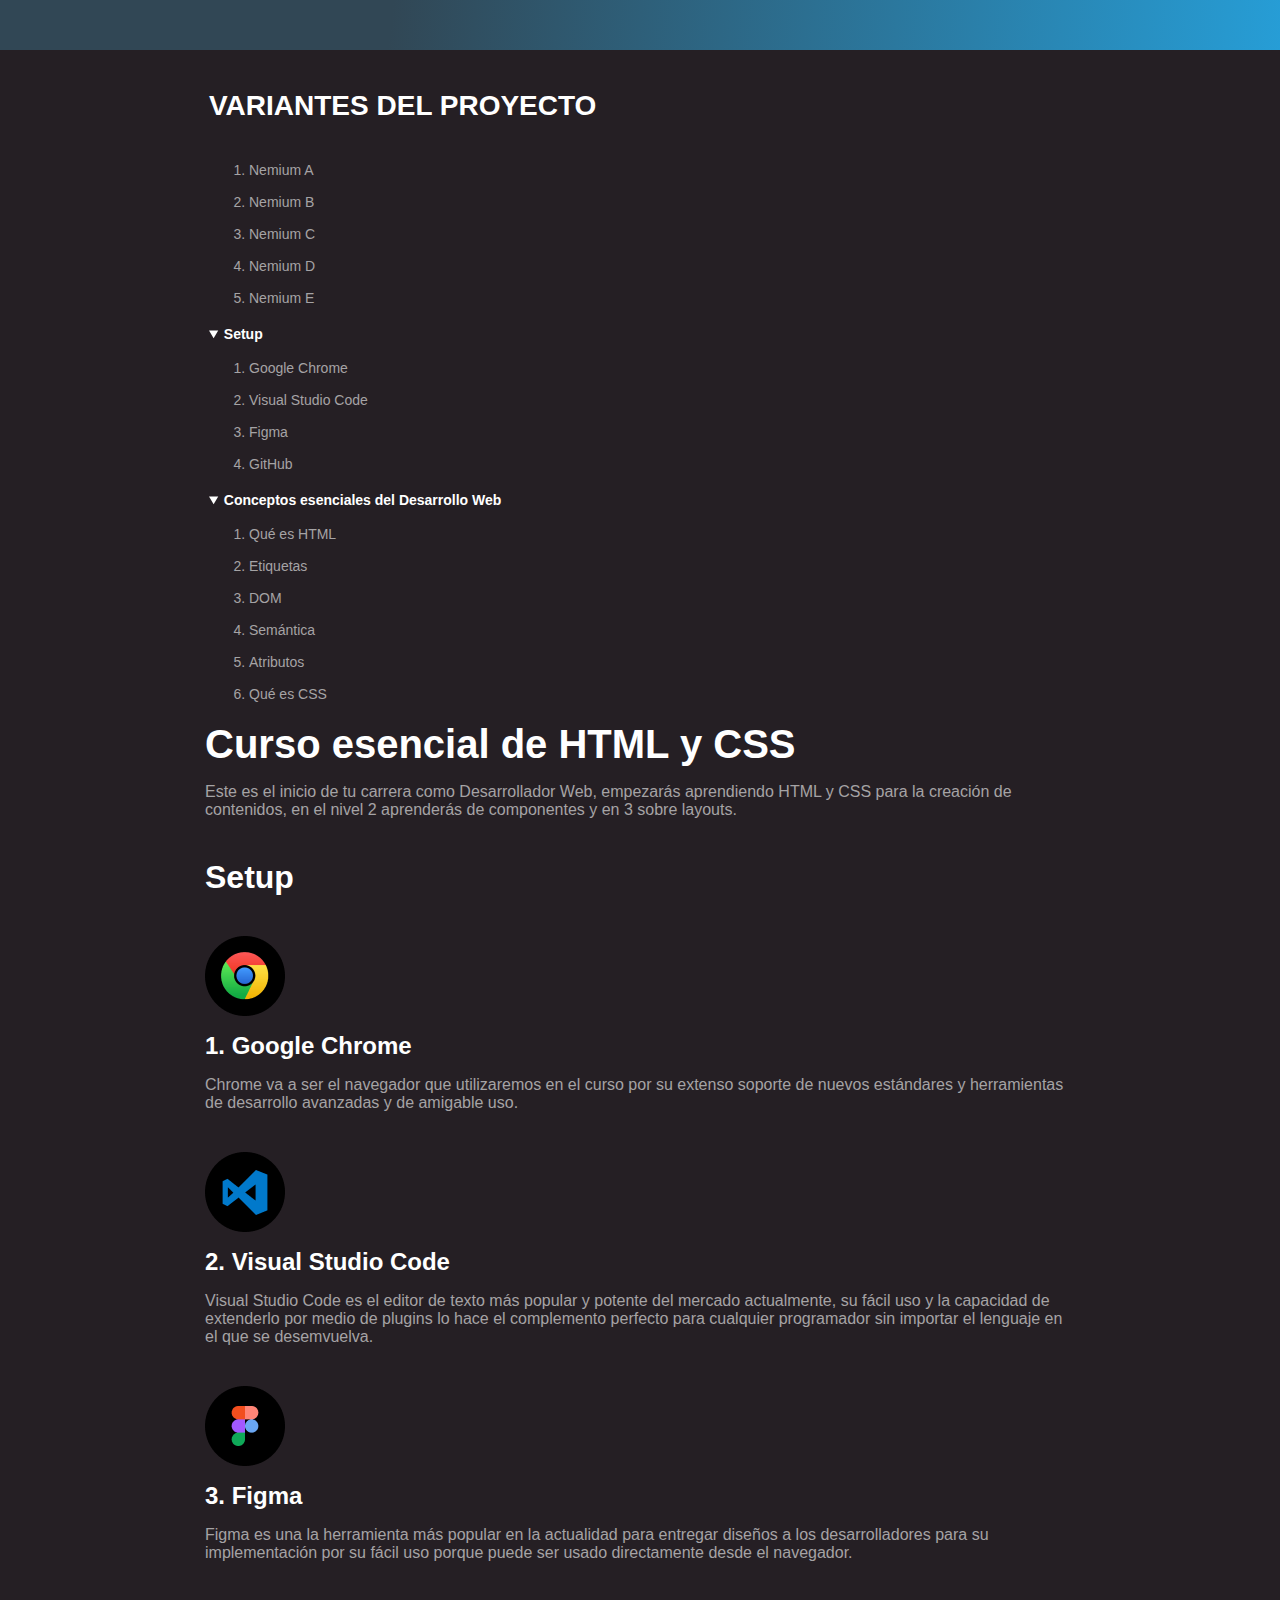
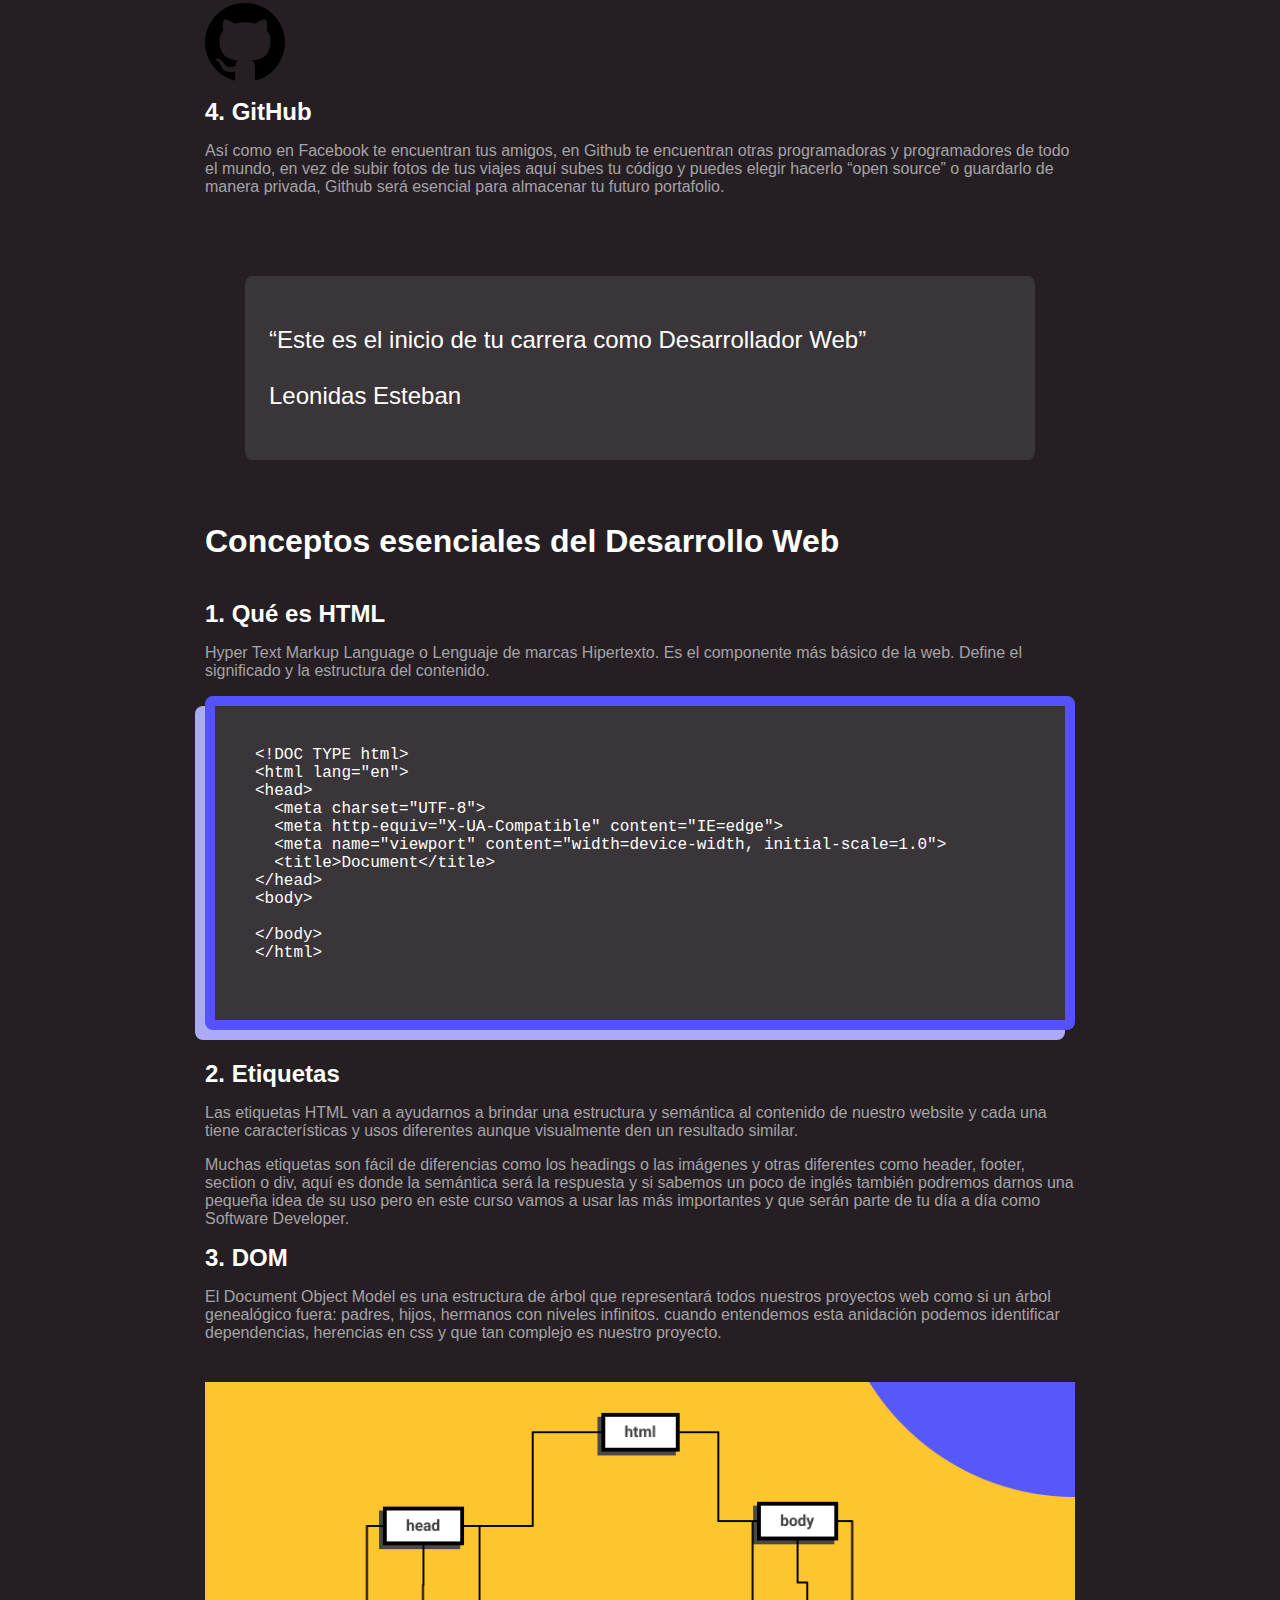
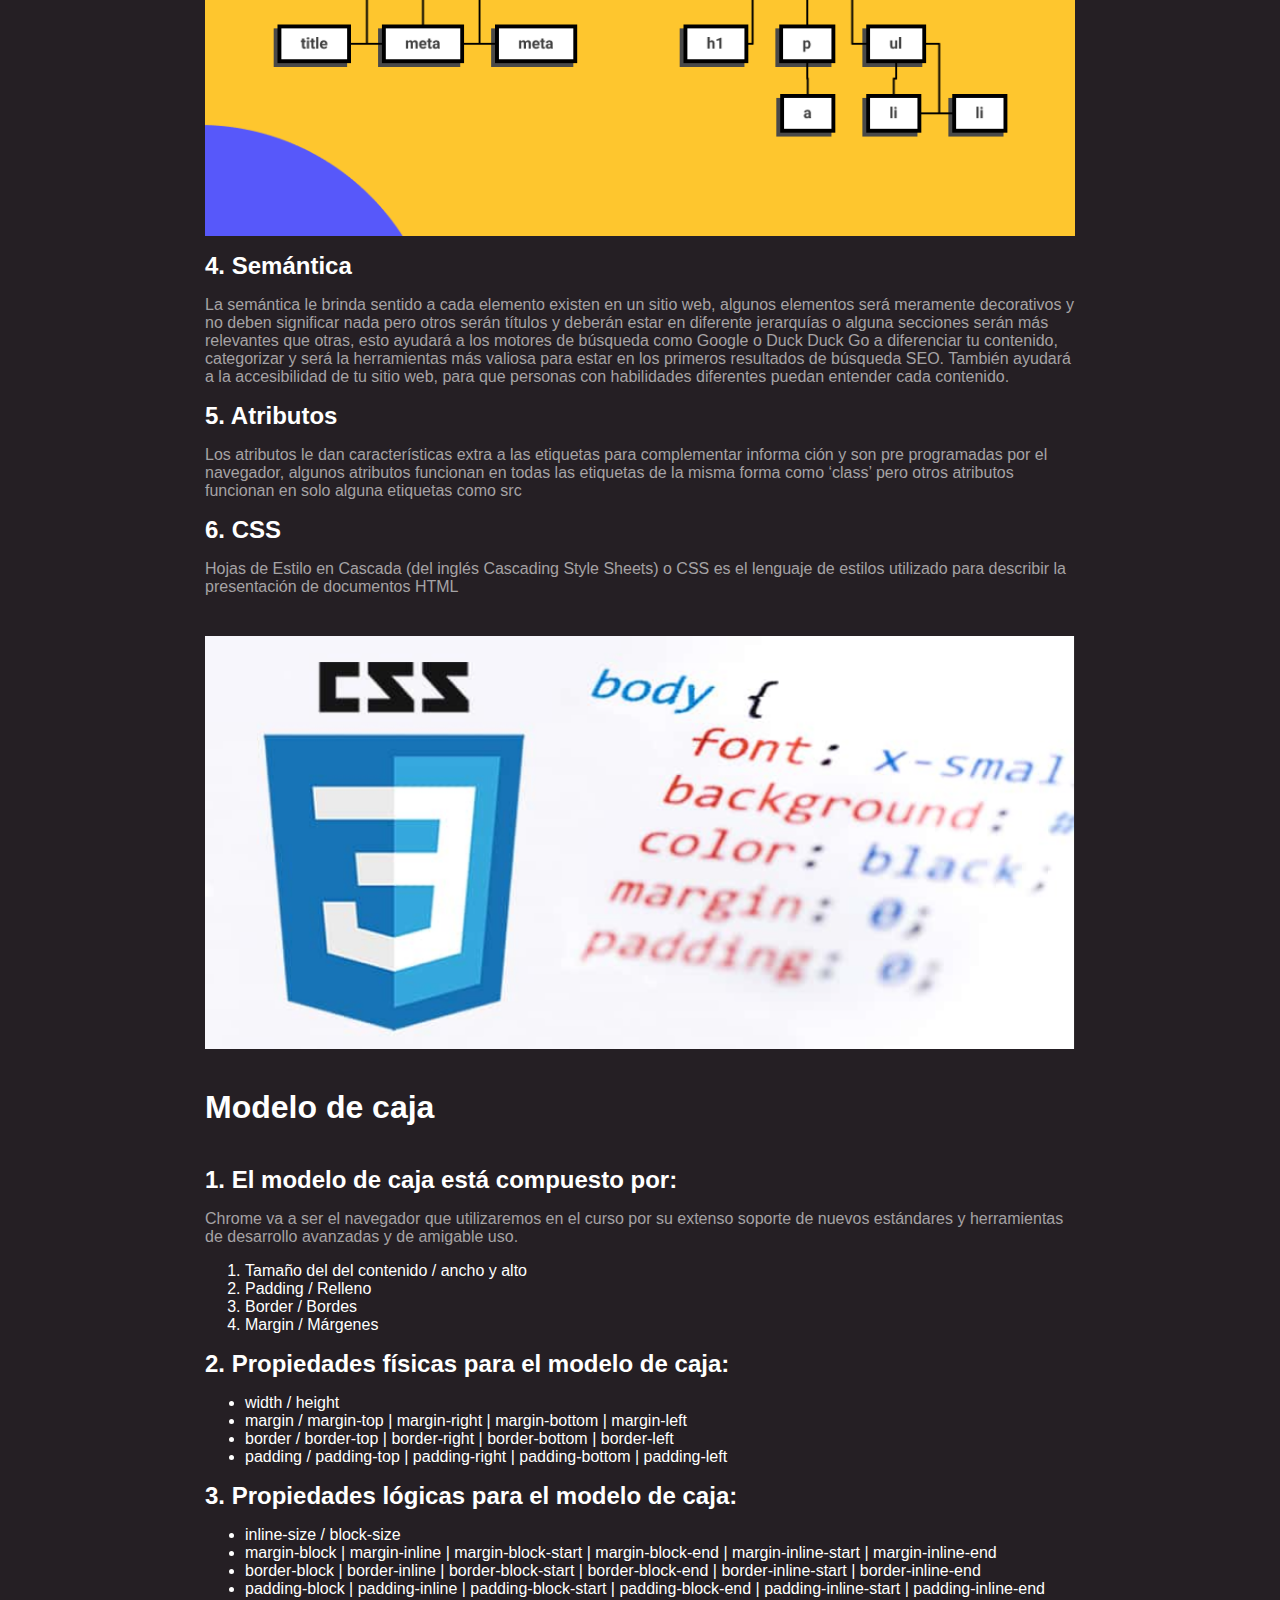
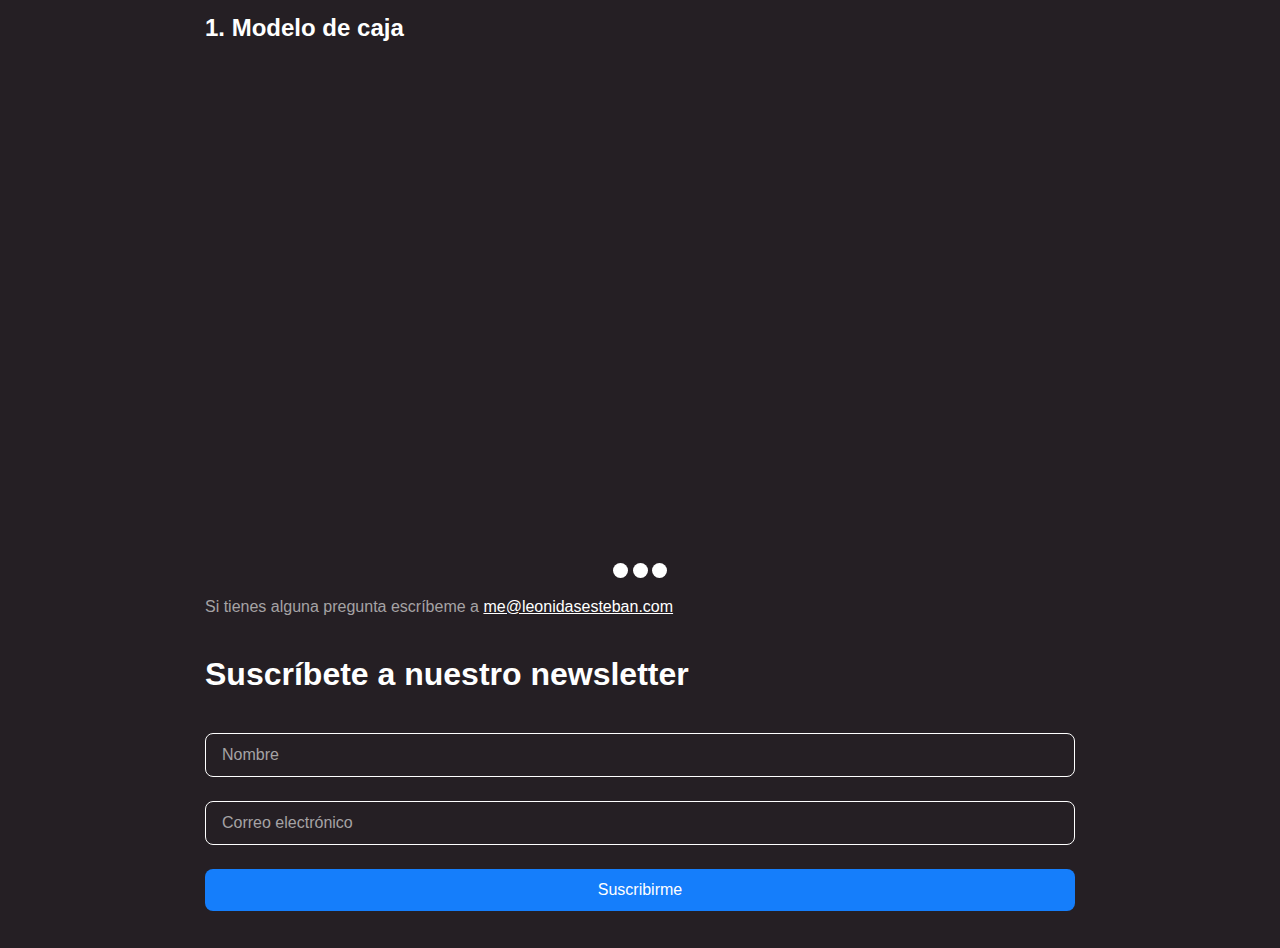
==== nemium-b.html @ 4e9743eb "Agregar menu variante y estilos a Nemium A" ====
<!DOCTYPE html>
<html lang="es">
  <head>
    <meta charset="UTF-8">
    <meta http-equiv="X-UA-Compatible" content="IE=edge">
    <meta name="viewport" content="width=device-width, initial-scale=1.0">
    <link rel="stylesheet" href="./css/styles-logical.css">
<!--     <link rel="preconnect" href="https://fonts.googleapis.com">
    <link rel="preconnect" href="https://fonts.gstatic.com" crossorigin>
    <link href="https://fonts.googleapis.com/css2?family=Roboto:ital,wght@0,400;0,700;1,400;1,700&display=swap" rel="stylesheet"> -->
    <link rel="preconnect" href="https://fonts.googleapis.com">
    <link rel="preconnect" href="https://fonts.gstatic.com" crossorigin>
    <link href="https://fonts.googleapis.com/css2?family=Nunito:ital,wght@0,400;0,600;0,700;1,400;1,700&display=swap" rel="stylesheet">
    
    <title>El Blog de Pau</title>
    <meta property="og:title" content="Curso de html y css" />
    <meta property="og:type" content="website" />
    <meta property="og:description" content="Todo lo que necesitas saber en tu día a día como Frontend" />
    <meta property="og:url" content="https://paul1n4.github.io/curso-html-css/" />
    <meta property="og:image" content="https://paul1n4.github.io/curso-html-css/images/dom.png" /> 

    <link rel="apple-touch-icon" sizes="57x57" href="./favicon/apple-icon-57x57.png">
    <link rel="apple-touch-icon" sizes="60x60" href="./favicon/apple-icon-60x60.png">
    <link rel="apple-touch-icon" sizes="72x72" href="./favicon/apple-icon-72x72.png">
    <link rel="apple-touch-icon" sizes="76x76" href="./favicon/apple-icon-76x76.png">
    <link rel="apple-touch-icon" sizes="114x114" href="./favicon/apple-icon-114x114.png">
    <link rel="apple-touch-icon" sizes="120x120" href="./favicon/apple-icon-120x120.png">
    <link rel="apple-touch-icon" sizes="144x144" href="./favicon/apple-icon-144x144.png">
    <link rel="apple-touch-icon" sizes="152x152" href="./favicon/apple-icon-152x152.png">
    <link rel="apple-touch-icon" sizes="180x180" href="./favicon/apple-icon-180x180.png">
    <link rel="icon" type="image/png" sizes="192x192"  href="./favicon/android-icon-192x192.png">
    <link rel="icon" type="image/png" sizes="32x32" href="./favicon/favicon-32x32.png">
    <link rel="icon" type="image/png" sizes="96x96" href="./favicon/favicon-96x96.png">
    <link rel="icon" type="image/png" sizes="16x16" href="./favicon/favicon-16x16.png">
    <link rel="manifest" href="./favicon/manifest.json">
    <meta name="msapplication-TileColor" content="#ffffff">
    <meta name="msapplication-TileImage" content="/ms-icon-144x144.png">
    <meta name="theme-color" content="#ffffff">
  </head>
  <body>
    <div class="hero"></div>
    <div class="header">
      <div class="wrapper">
        <div class="header-content">
          <header>
            <nav>
              <h2>VARIANTES DEL PROYECTO</h2>
              <ol>
                <li><a href="./index.html">Nemium A</a></li>
                <li><a href="./nemium-b.html">Nemium B</a></li>
                <li><a href="./nemium-c.html">Nemium C</a></li>
                <li><a href="./nemium-d.html">Nemium D</a></li>
                <li><a href="./nemium-e.html">Nemium E</a></li>
              </ol>
            </nav>
            <nav>
              <details open>
                <summary> 
                  Setup
                </summary>
                <ol> 
                  <li>
                    <a href="#google-chrome">Google Chrome</a>
                  </li>
                  <li>
                    <a href="#vsc">Visual Studio Code</a>
                  </li>
                  <li>
                    <a href="#figma">Figma</a>
                  </li>
                  <li>
                    <a href="#github">GitHub</a>
                  </li>
                </ol>
              </details>
      
              <details open>
                <summary>Conceptos esenciales del Desarrollo Web</summary>
                <ol>
                  <li><a href="#html">Qué es HTML</a></li>
                  <li><a href="#etiquetas">Etiquetas</a></li>
                  <li><a href="#dom">DOM</a></li>
                  <li><a href="#semantica">Semántica</a></li>
                  <li><a href="#atributos">Atributos</a></li>
                  <li><a href="#css">Qué es CSS</a></li>
              </details>
            </nav>
          </header>
        </div>
      </div>
    </div>
    <main class="main">
      <div class="wrapper">
         <div class="main-content">
          <h1>Curso esencial de HTML y CSS</h1>
          <p>Este es el inicio de tu carrera como Desarrollador Web, empezarás aprendiendo HTML y CSS para la creación de contenidos, en el nivel 2 aprenderás de componentes y en 3 sobre layouts.</p>
          <hr>
          <section class="section-content">
            <h2>
              Setup
            </h2>
        
            <img src="./images/google-chrome.png " alt="Logo de Google Chrome" title="Logo de Google Chrome"> 
            <h3 id="google-chrome">Google Chrome</h3>
            <p>
              Chrome va a ser el navegador que utilizaremos en el curso por su extenso soporte de nuevos estándares y herramientas de desarrollo avanzadas y de amigable uso.
            </p>
        
            <img src="./images/visual-studio-code.png" alt="Logo del editor de código Visual Studio Code" title=""> 
            <h3 id="vsc">Visual Studio Code</h3>
            <p>Visual Studio Code es el editor de texto más popular y potente del mercado actualmente, su fácil uso y la capacidad de extenderlo por medio de plugins lo hace el complemento perfecto para cualquier programador sin importar el lenguaje en el que se desemvuelva.</p>
        
            <img src="./images/figma.png" alt="Logo de Figma" title="Logo de Figma"> 
            <h3 id="figma">Figma</h3>
            <p>Figma es una la herramienta más popular en la actualidad para entregar diseños a los desarrolladores para su implementación por su fácil uso porque puede ser usado directamente desde el navegador.</p>
        
            <img src="./images/github.png " alt="Logo de GitHub" title="Logo de GitHub"> 
            <h3 id="github">GitHub</h3>
            <p>Así como en Facebook te encuentran tus amigos, en Github te encuentran otras programadoras y programadores de todo el mundo, en vez de subir fotos de tus viajes aquí subes tu código y puedes elegir hacerlo “open source” o guardarlo de manera privada, Github será esencial para almacenar tu futuro portafolio.</p>
            <blockquote>
              <p>
                “Este es el inicio de tu carrera como Desarrollador Web”
              </p>
              <p>
                <span>
                  Leonidas Esteban
                </span>
              </p>
            </blockquote>
          </section>
          <hr>
          <section class="section-content">
            <h2>Conceptos esenciales del Desarrollo Web</h2>
            <h3 id="html">Qué es HTML</h3>
            <p>Hyper Text Markup Language o Lenguaje de marcas Hipertexto. Es el componente más básico de la web. Define el significado y la estructura del contenido.</p>
            <pre>
&lt;!DOC TYPE html&gt;
&lt;html lang=&quot;en&quot;&gt;
&lt;head&gt;
  &lt;meta charset=&quot;UTF-8&quot;&gt;
  &lt;meta http-equiv=&quot;X-UA-Compatible&quot; content=&quot;IE=edge&quot;&gt;
  &lt;meta name=&quot;viewport&quot; content=&quot;width=device-width, initial-scale=1.0&quot;&gt;
  &lt;title&gt;Document&lt;/title&gt;
&lt;/head&gt;
&lt;body&gt;

&lt;/body&gt;
&lt;/html&gt;
            </pre>
            
        
            <h3 id="etiquetas">Etiquetas</h3>
            <p>Las etiquetas HTML van a ayudarnos a brindar una estructura y semántica al contenido de nuestro website y cada una tiene características y usos diferentes aunque visualmente den un resultado similar.</p>
            <p>Muchas etiquetas son fácil de diferencias como los headings o las imágenes y otras diferentes como header, footer, section o div, aquí es donde la semántica será la respuesta y si sabemos un poco de inglés también podremos darnos una pequeña idea de su uso pero en este curso vamos a usar las más importantes y que serán parte de tu día a día como Software Developer. </p>
        
            <h3 id="dom">DOM</h3>
            <p>El Document Object Model es una estructura de árbol que representará todos nuestros proyectos web como si un árbol genealógico fuera: padres, hijos, hermanos con niveles infinitos. cuando entendemos esta anidación podemos identificar dependencias, herencias en css y que tan complejo es nuestro proyecto.</p>
            <img src="./images/dom.png" alt="Estructura de árbol que representa al Document Object Model">
        
            <h3 id="semantica">Semántica</h3>
            <p>La semántica le brinda sentido a cada elemento existen en un sitio web, algunos elementos será meramente decorativos y no deben significar nada pero otros serán títulos y deberán estar en diferente jerarquías o alguna secciones serán más relevantes que otras, esto ayudará a los motores de búsqueda como Google o Duck Duck Go a diferenciar tu contenido, categorizar y será la herramientas más valiosa para estar en los primeros resultados de búsqueda SEO. También ayudará a la accesibilidad de tu sitio web, para que personas con habilidades diferentes puedan entender cada contenido.</p>
        
            <h3 id="atributos">Atributos</h3>
            <p>Los atributos le dan características extra a las etiquetas para complementar informa ción y son pre programadas por el navegador, algunos atributos funcionan en todas las etiquetas de la misma forma como ‘class’ pero otros atributos funcionan en solo alguna etiquetas como src</p>
        
            <h3 id="css">CSS</h3>
            <p>Hojas de Estilo en Cascada (del inglés Cascading Style Sheets) o CSS es el lenguaje de estilos utilizado para describir la presentación de documentos HTML</p>
            <img src="./images/css.png" alt="Propiedades de CSS" title="Propiedades de CSS">
          </section>
          <section class="section-content">
            <h2>Modelo de caja</h2>
            <h3>El modelo de caja está compuesto por:</h3>
            <p>Chrome va a ser el navegador que utilizaremos en el curso por su extenso soporte de nuevos estándares y herramientas de desarrollo avanzadas y de amigable uso.</p>
            <ol>
              <li>Tamaño del del contenido / ancho y alto</li>
              <li>Padding / Relleno</li>
              <li>Border / Bordes</li>
              <li>Margin / Márgenes</li>
              
            </ol>
         
            <h3>Propiedades físicas para el modelo de caja: </h3>
            <ul>
              <li>width / height </li>
              <li>margin / margin-top | margin-right | margin-bottom | margin-left</li>
              <li>border / border-top | border-right | border-bottom | border-left</li>
              <li>padding / padding-top | padding-right | padding-bottom | padding-left</li>
            </ul>
        
            <h3>Propiedades lógicas para el modelo de caja:</h3>
            <ul>
              <li>inline-size / block-size</li>
              <li>margin-block | margin-inline | margin-block-start | margin-block-end | margin-inline-start | margin-inline-end</li>
              <li>border-block | border-inline | border-block-start | border-block-end | border-inline-start | border-inline-end</li>
              <li>padding-block | padding-inline | padding-block-start | padding-block-end | padding-inline-start | padding-inline-end</li>
            </ul>
          </section>
          <div class="section-content">
            <h3>Modelo de caja</h3>
            <div class="slider">
              <scroll-container class="slider-container">
                <scroll-page class="slider-slide" id="video-1">
                  <iframe class="video" width="560" height="315" src="https://www.youtube.com/embed/5f5Ig_U2Bpk" title="YouTube video player" frameborder="0" allow="accelerometer; autoplay; clipboard-write; encrypted-media; gyroscope; picture-in-picture" allowfullscreen></iframe>
                </scroll-page>
                <scroll-page class="slider-slide" id="video-2">
                  <iframe class="video" width="560" height="315" src="https://www.youtube.com/embed/5KYhqn2s9XA" title="YouTube video player" frameborder="0" allow="accelerometer; autoplay; clipboard-write; encrypted-media; gyroscope; picture-in-picture" allowfullscreen></iframe>
                </scroll-page>
                <scroll-page class="slider-slide" id="video-3">
                  <iframe class="video" width="560" height="315" src="https://www.youtube.com/embed/5f5Ig_U2Bpk" title="YouTube video player" frameborder="0" allow="accelerometer; autoplay; clipboard-write; encrypted-media; gyroscope; picture-in-picture" allowfullscreen></iframe>
                </scroll-page>
              </scroll-container>
              <div class="slider-bullet-list">
                <a href="#video-1" class="slider-bullet"></a>
                <a href="#video-2" class="slider-bullet"></a> 
                <a href="#video-3" class="slider-bullet"></a> 
              </div>
            </div>
          </div>
          <p>Si tienes alguna pregunta escríbeme a 
            <a href="mailto:me@leonidasesteban.com">me@leonidasesteban.com</a>
          </p>
          <div class="section-content">
            <h2>Suscríbete a nuestro newsletter</h2>
            <form action="#" class="form">
              <input type="text" required placeholder="Nombre">
              <input type="email" required placeholder="Correo electrónico">
              <input type="submit" value="Suscribirme">
            </form>
          </div>
        </div>
      </div>
    </main>

<!--     <script> 
      const $detailsList = document.querySelectorAll('details')
      $detailsList.forEach(($details) => {
         $details.querySelector('summary').addEventListener('click', expand)
      })

      function expand () {
        $detailsList.forEach(($details) => {
         $details.removeAttribute('open')
      })
      } 
    </script> -->
  </body>
</html>
---- css/styles-logical.css ----
@font-face {
  font-family: charter;
  src: url('../fonts/charter-regular.otf');
  font-style: normal;
  font-weight: 400;
}
@font-face {
  font-family: charter;
  src: url('../fonts/charter-italic.otf ');
  font-style: italic;
  font-weight: 400;
}
@font-face{
  font-family: charter;
  src: url('../fonts/charter-bold.otf ');
  font-style: normal;
  font-weight: bold;
}
@font-face {
  font-family: charter;
  src: url('../fonts/charter-bold-italic.otf');
  font-style: italic;
  font-weight: bold ;
}

:root {
  font-size: 16px;
  --white30: white;
  --white20: #A5A3A5;
  --white10: #3A3539;
}

html {
  scroll-behavior: smooth;
}

body {
  color: var(--white30);
  font-family: 'Nunito ', sans-serif;
  background: #251F24;
  margin: 0;
  /* font-family: 'charter'; */
}

a {
color: var(--white30);
}

/* .header {
} */

.header-content {
  padding-inline: 20px;
}

header {
  margin-block-start: 20px;
  font-size: 14px ;  
  color: var(--white);
}

header li {
  color: var(--white20);
  margin-block-end: 16px;
  /* margin-bottom: 16px; */

}

header a {
  color: var(--white20);
  text-decoration: none;
}

header a:hover {
  color: var(--white30);
}

nav details summary {
  font-weight: bold;
  line-height: 24px;
}

h1 {
  font-size: 40px;
  margin-block-start: 20px;
  margin-block-end:  16px;
}

h2 {
  font-size: 2em;
  margin-block: 40px;
  font-weight: bold;
}

h3 {
  font-size: 1.5em;
  font-weight: 600;
  margin-block: 16px;
}

hr {
  margin-block: 40px;
  border-color: rgba(97, 97, 97, 0.2);
}

pre {
  background: var(--white10);
  padding: 40px;
  overflow: auto;
  border-radius: 8px;
  border: 10px solid #5551FF;
  box-shadow: -10px 10px 0 0 #ABAAF6;
  margin-block-end: 30px;
}

p {
   color: var(--white20);
}

.hero {
  background: linear-gradient(96.07deg, #314755 30.63%, #26A0DA 102.18%); 
  block-size: 50px; /* Propiedad lógica */
  /* height: 350px; Propiedad física*/
}


/* .debug {
  box-shadow: inset 0 0 0 1px red;
  outline: 1px solid red;
  background: red;
  border: 1px solid red !important;
  box-sizing: border-box;
} */

/* ::selection {
  background: blueviolet;
} */

.section-content img {
  margin-block-start: 40px;
  display: block;
  /* max-width: 100%; propiedad física*/
  max-inline-size: 100%;
}

.section-content {
  counter-reset: titleList;
}

.section-content h3 {
  counter-increment: titleList;
}

.section-content h3::before {
  content: counter(titleList, decimal) '. ';
}

/* .section-content h3::after {
  content: '';
  width: 80px;
  height: 4px;
  background: var(--white30);
  display: inline-block;
}
 */
blockquote {
  margin-block-start: 80px;
  margin-block-end: 63px;
  background-color: var(--white10);
  border-radius: 8px;
  line-height: 32px;
  font-size: 24px ;
  padding: 24px;
}

blockquote p {
  color: var(--white30 );
}

.main hr {
  display: none;
}

.wrapper {
  max-inline-size: 902px;
  margin: auto;
}

.main-content {
  padding-inline: 16px;
}

/* .slider {
} */

.slider-container {
  display: block;
  overflow: auto;
  scroll-behavior: smooth;
  white-space: nowrap;
  font-size: 0;
  overflow-x: hidden;
}

.video {
  margin: 0;
  display: inline-block;
  width: 100%;
  height: auto;
  aspect-ratio: 16/9; 
}

.slider-bullet-list {
   text-align: center;
   margin-block-start: 15px;
}

.slider-bullet {
  display: inline-block;
  inline-size: 15px;
  block-size: 15px;
  background: white;
  border-radius: 50%;
}

.form input {
  width: 100%;
  border: 1px solid var(--white30);
  background: #251F24;
  box-sizing: border-box;
  border-radius: 8px;
  padding-inline: 16px;
  padding-block: 12px;
  color: var(--white30);
  font-size: 16px;
  display: block;
  margin-block-end: 24px;
}

.form input[type="submit"] {
  background: #157EFB;
  border: none;
}

.form input::-webkit-input-placeholder{
  color: var(--white20);
}

@media screen and (min-width: 1366px) {
  .hero {
    block-size: 350px; /* Propiedad lógica */
  }

  .header {
    position: sticky;
    inset-block-start: -45px;
  }
  
  .header-content {
    position: relative;
    inset-block-start: 65px;
    padding-inline: 0;
  }
  
  header {
    position: absolute;
    inset-block-start: 0;
    inset-inline-start: -208px;
    inline-size: 188px ;
  }

  h1 {
    font-size: 60px;
    margin-block-start: 64px;
  } 
}
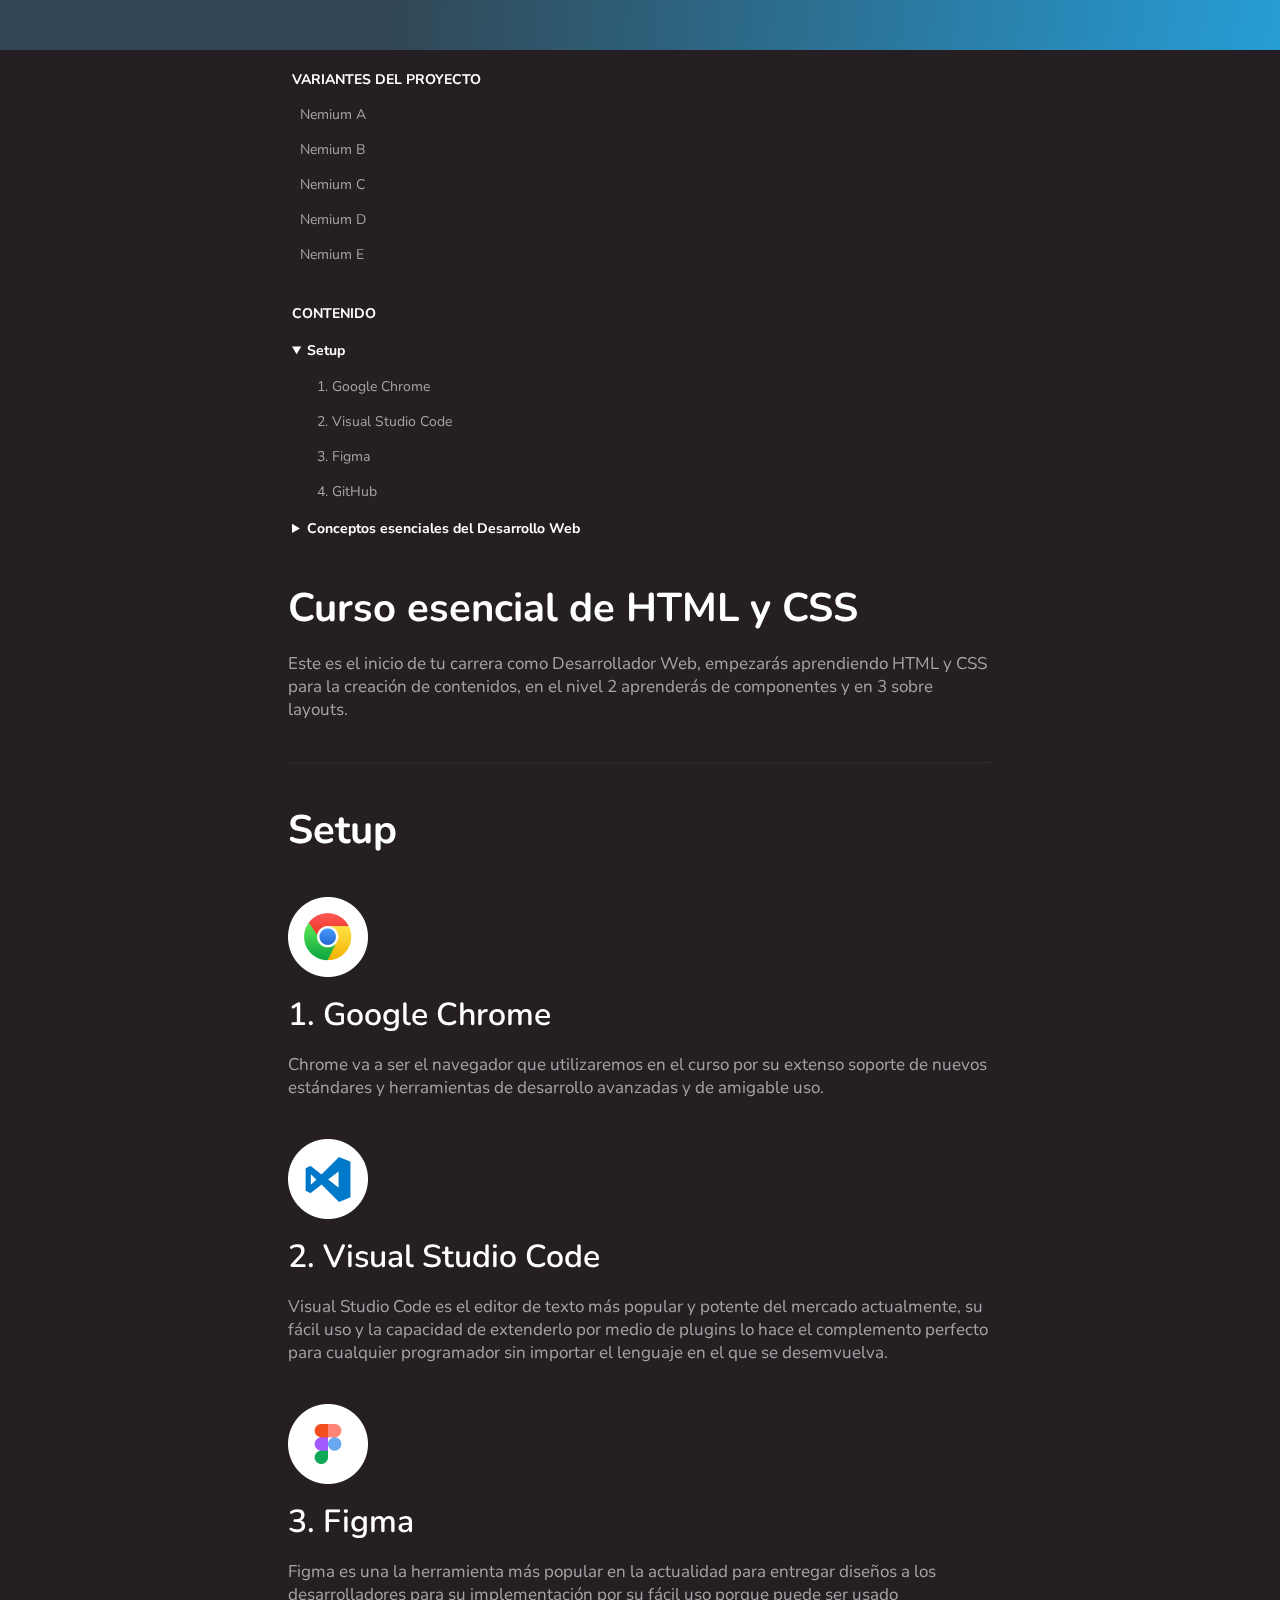
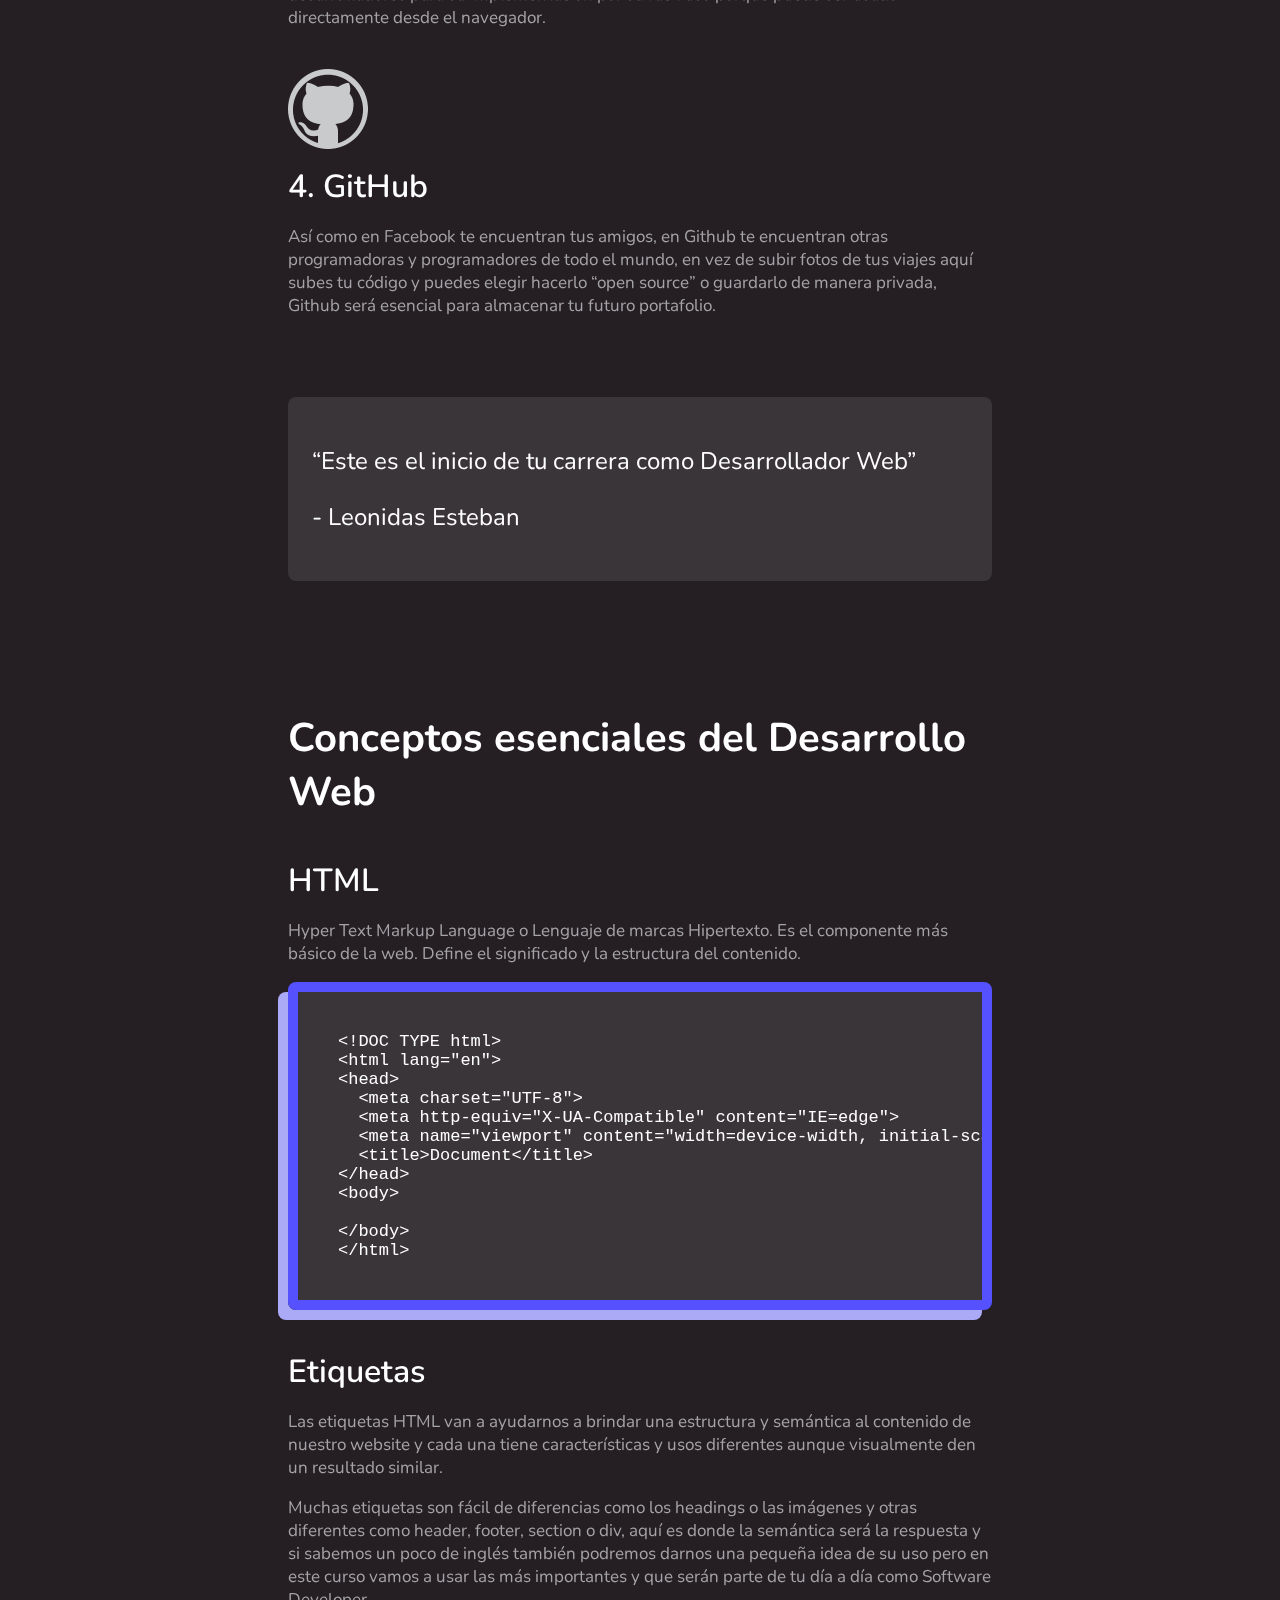
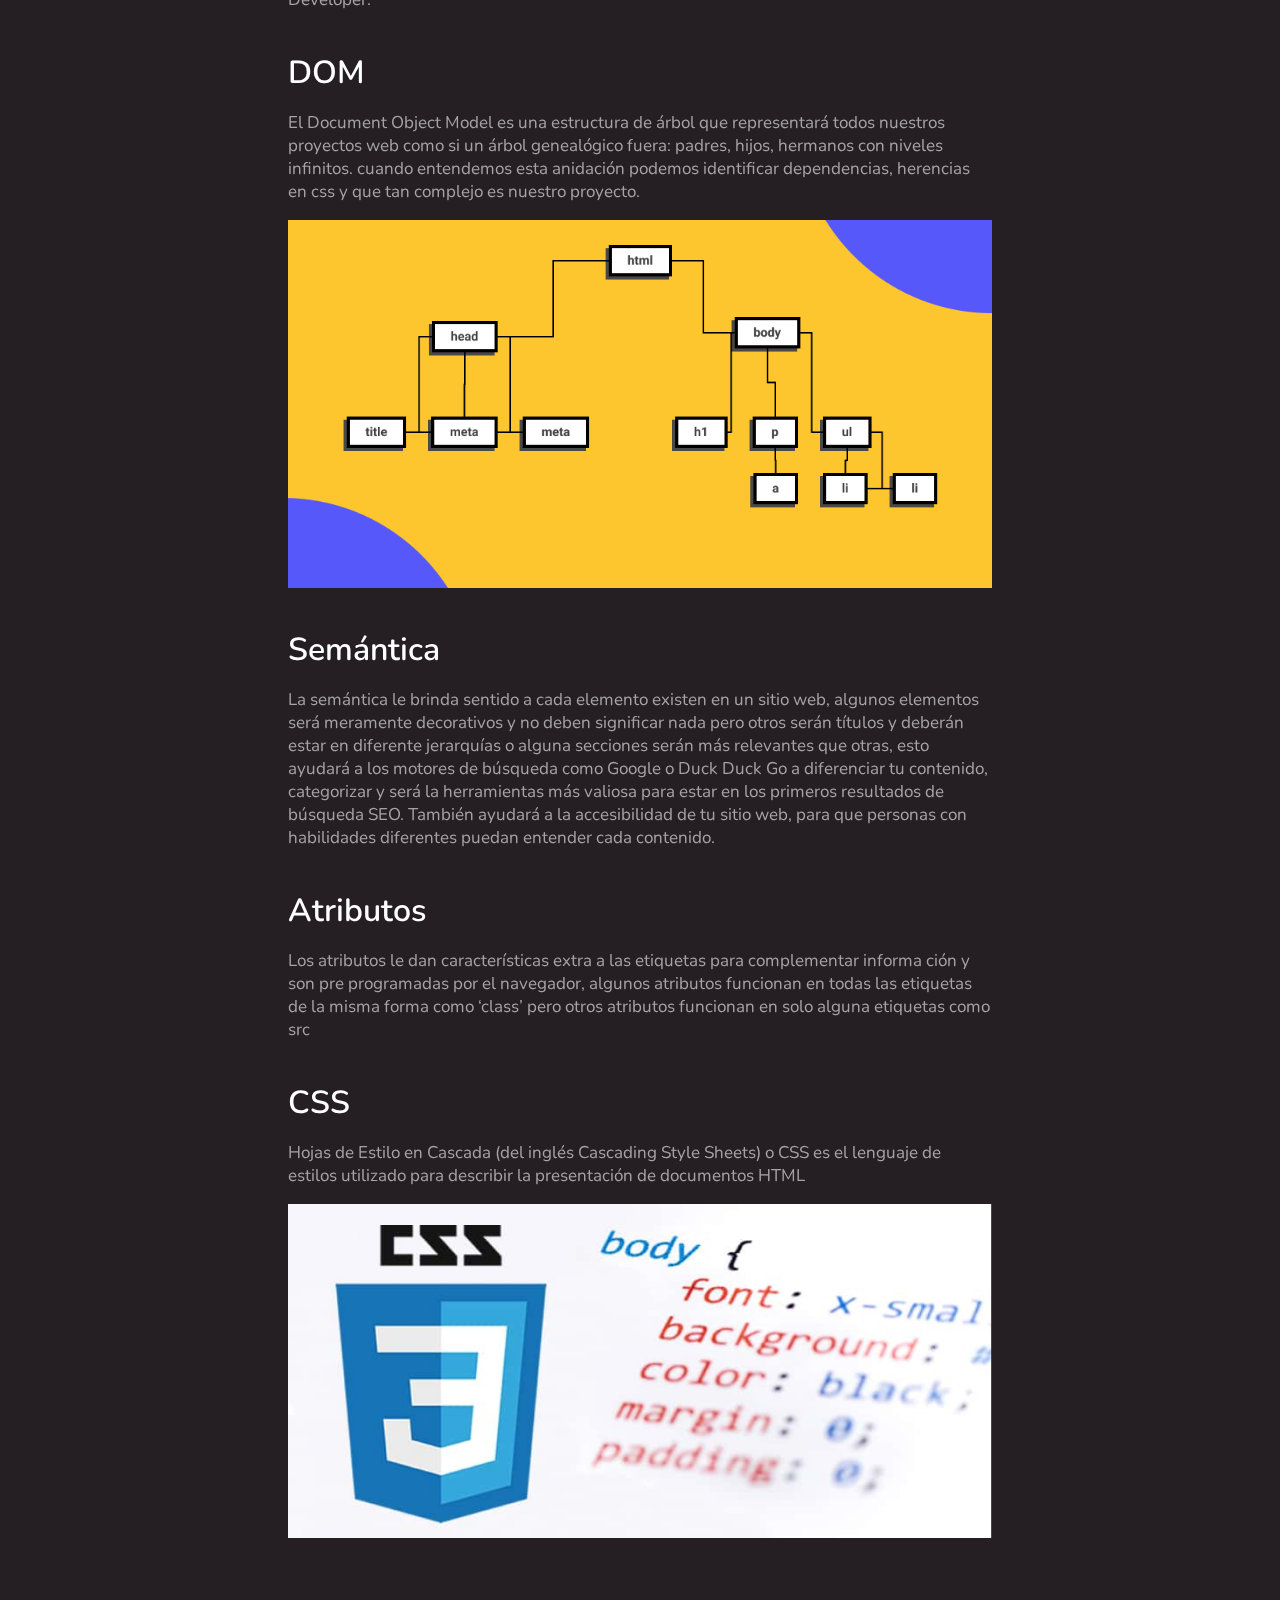
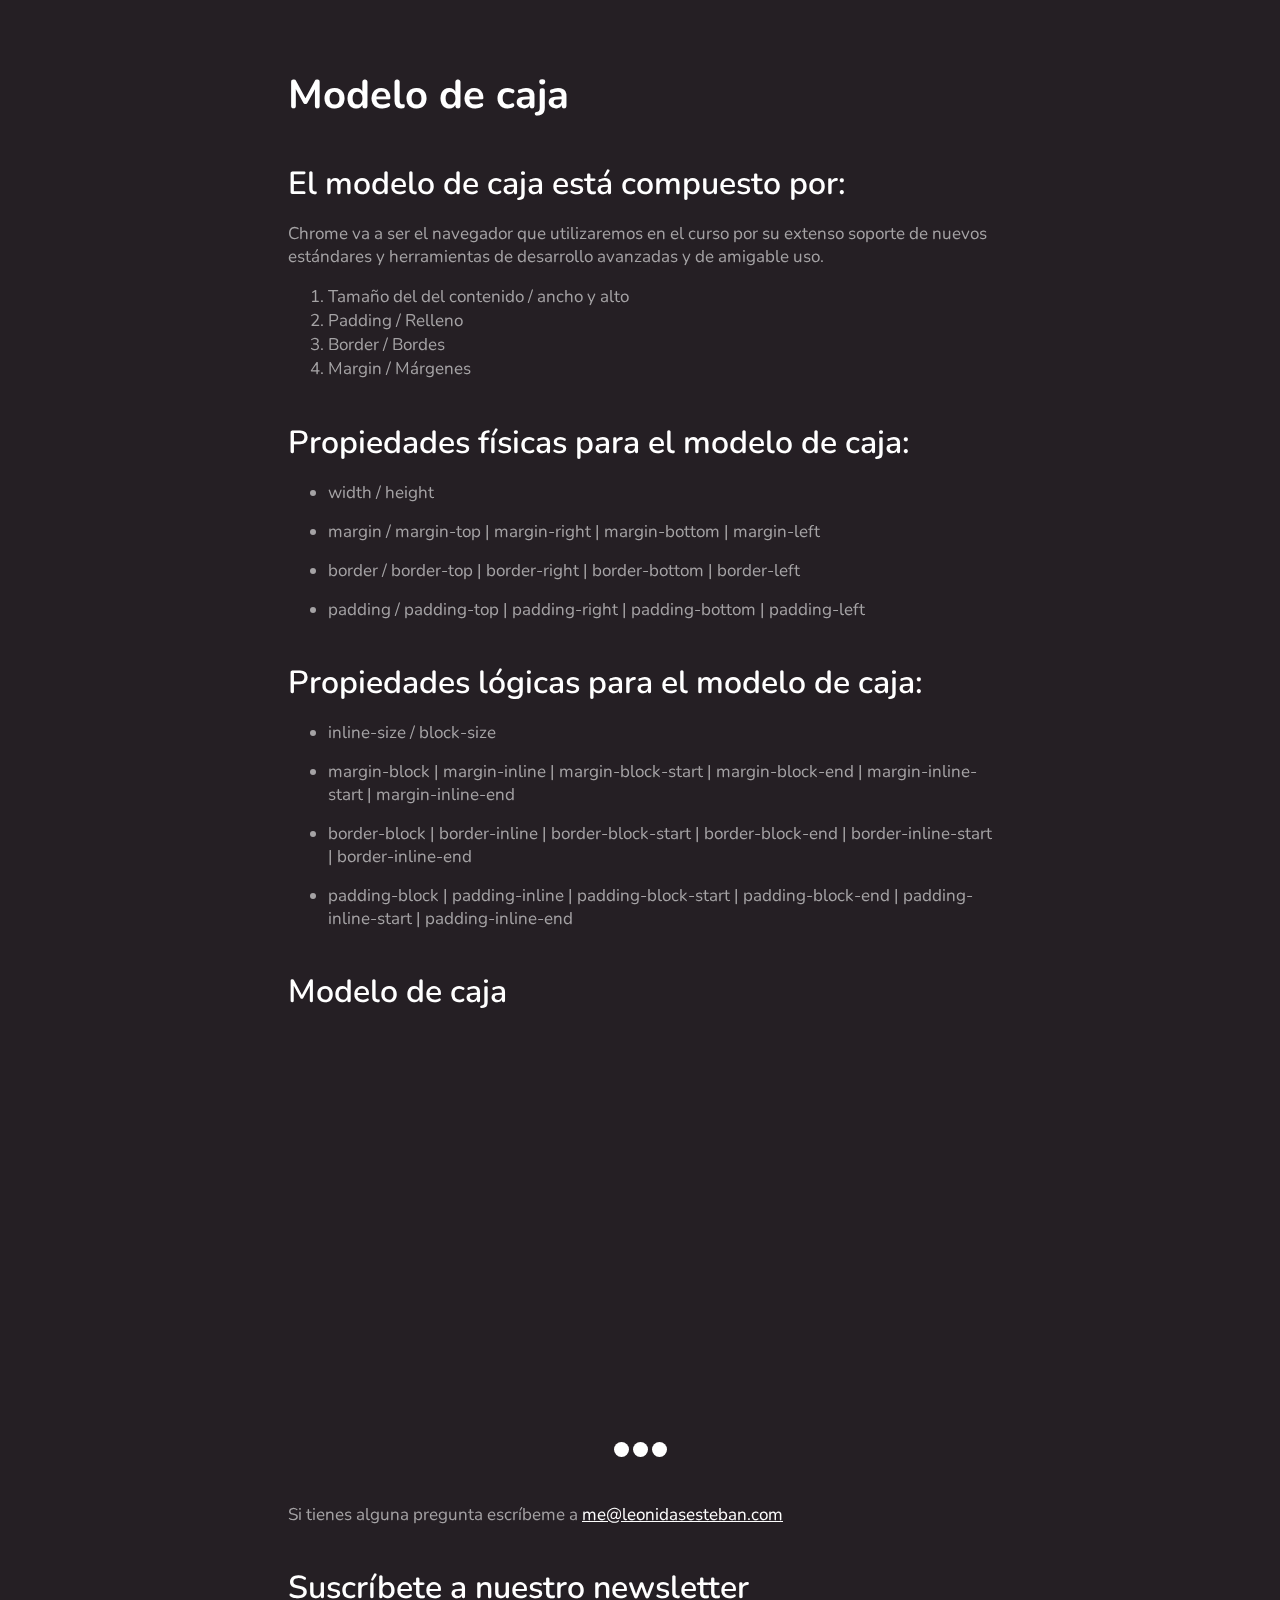
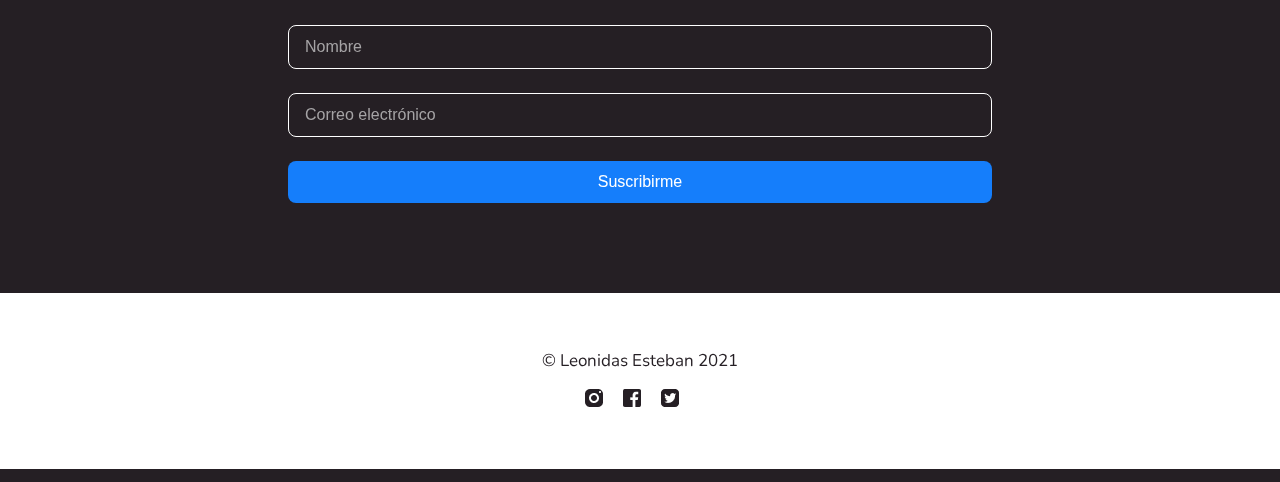
==== commit 1426962d: "Agregar estilos, iconos en blanco Nemiun B" ====
--- a/nemium-b.html
+++ b/nemium-b.html
@@ -5,9 +5,6 @@
     <meta http-equiv="X-UA-Compatible" content="IE=edge">
     <meta name="viewport" content="width=device-width, initial-scale=1.0">
     <link rel="stylesheet" href="./css/styles-logical.css">
-<!--     <link rel="preconnect" href="https://fonts.googleapis.com">
-    <link rel="preconnect" href="https://fonts.gstatic.com" crossorigin>
-    <link href="https://fonts.googleapis.com/css2?family=Roboto:ital,wght@0,400;0,700;1,400;1,700&display=swap" rel="stylesheet"> -->
     <link rel="preconnect" href="https://fonts.googleapis.com">
     <link rel="preconnect" href="https://fonts.gstatic.com" crossorigin>
     <link href="https://fonts.googleapis.com/css2?family=Nunito:ital,wght@0,400;0,600;0,700;1,400;1,700&display=swap" rel="stylesheet">
@@ -45,7 +42,7 @@
           <header>
             <nav>
               <h2>VARIANTES DEL PROYECTO</h2>
-              <ol>
+              <ol class="nav-variante">
                 <li><a href="./index.html">Nemium A</a></li>
                 <li><a href="./nemium-b.html">Nemium B</a></li>
                 <li><a href="./nemium-c.html">Nemium C</a></li>
@@ -54,6 +51,7 @@
               </ol>
             </nav>
             <nav>
+              <h2>CONTENIDO</h2>
               <details open>
                 <summary> 
                   Setup
@@ -74,7 +72,7 @@
                 </ol>
               </details>
       
-              <details open>
+              <details>
                 <summary>Conceptos esenciales del Desarrollo Web</summary>
                 <ol>
                   <li><a href="#html">Qué es HTML</a></li>
@@ -95,26 +93,26 @@
           <h1>Curso esencial de HTML y CSS</h1>
           <p>Este es el inicio de tu carrera como Desarrollador Web, empezarás aprendiendo HTML y CSS para la creación de contenidos, en el nivel 2 aprenderás de componentes y en 3 sobre layouts.</p>
           <hr>
-          <section class="section-content">
+          <section class="section-content setup">
             <h2>
               Setup
             </h2>
         
-            <img src="./images/google-chrome.png " alt="Logo de Google Chrome" title="Logo de Google Chrome"> 
+            <img src="./images/google-chrome-white.png " alt="Logo de Google Chrome" title="Logo de Google Chrome"> 
             <h3 id="google-chrome">Google Chrome</h3>
             <p>
               Chrome va a ser el navegador que utilizaremos en el curso por su extenso soporte de nuevos estándares y herramientas de desarrollo avanzadas y de amigable uso.
             </p>
         
-            <img src="./images/visual-studio-code.png" alt="Logo del editor de código Visual Studio Code" title=""> 
+            <img src="./images/visual-studio-code-white.png" alt="Logo del editor de código Visual Studio Code" title=""> 
             <h3 id="vsc">Visual Studio Code</h3>
             <p>Visual Studio Code es el editor de texto más popular y potente del mercado actualmente, su fácil uso y la capacidad de extenderlo por medio de plugins lo hace el complemento perfecto para cualquier programador sin importar el lenguaje en el que se desemvuelva.</p>
         
-            <img src="./images/figma.png" alt="Logo de Figma" title="Logo de Figma"> 
+            <img src="./images/figma-white.png" alt="Logo de Figma" title="Logo de Figma"> 
             <h3 id="figma">Figma</h3>
             <p>Figma es una la herramienta más popular en la actualidad para entregar diseños a los desarrolladores para su implementación por su fácil uso porque puede ser usado directamente desde el navegador.</p>
         
-            <img src="./images/github.png " alt="Logo de GitHub" title="Logo de GitHub"> 
+            <img src="./images/github-white.png " alt="Logo de GitHub" title="Logo de GitHub"> 
             <h3 id="github">GitHub</h3>
             <p>Así como en Facebook te encuentran tus amigos, en Github te encuentran otras programadoras y programadores de todo el mundo, en vez de subir fotos de tus viajes aquí subes tu código y puedes elegir hacerlo “open source” o guardarlo de manera privada, Github será esencial para almacenar tu futuro portafolio.</p>
             <blockquote>
@@ -131,7 +129,7 @@
           <hr>
           <section class="section-content">
             <h2>Conceptos esenciales del Desarrollo Web</h2>
-            <h3 id="html">Qué es HTML</h3>
+            <h3 id="html">HTML</h3>
             <p>Hyper Text Markup Language o Lenguaje de marcas Hipertexto. Es el componente más básico de la web. Define el significado y la estructura del contenido.</p>
             <pre>
 &lt;!DOC TYPE html&gt;
@@ -146,7 +144,7 @@
 
 &lt;/body&gt;
 &lt;/html&gt;
-            </pre>
+</pre>
             
         
             <h3 id="etiquetas">Etiquetas</h3>
@@ -195,7 +193,8 @@
               <li>padding-block | padding-inline | padding-block-start | padding-block-end | padding-inline-start | padding-inline-end</li>
             </ul>
           </section>
-          <div class="section-content">
+
+          <div class="section-slider">
             <h3>Modelo de caja</h3>
             <div class="slider">
               <scroll-container class="slider-container">
@@ -215,12 +214,10 @@
                 <a href="#video-3" class="slider-bullet"></a> 
               </div>
             </div>
-          </div>
-          <p>Si tienes alguna pregunta escríbeme a 
-            <a href="mailto:me@leonidasesteban.com">me@leonidasesteban.com</a>
-          </p>
-          <div class="section-content">
-            <h2>Suscríbete a nuestro newsletter</h2>
+            <p>Si tienes alguna pregunta escríbeme a 
+              <a href="mailto:me@leonidasesteban.com">me@leonidasesteban.com</a>
+            </p>
+            <h3>Suscríbete a nuestro newsletter</h3>
             <form action="#" class="form">
               <input type="text" required placeholder="Nombre">
               <input type="email" required placeholder="Correo electrónico">
@@ -231,7 +228,18 @@
       </div>
     </main>
 
-<!--     <script> 
+    <footer>
+      <div class="footer-content">
+        <p>© Leonidas Esteban 2021</p>
+        <div class="social">
+          <img src="./images/instagram-black.png" alt="ícono de instagram">
+          <img src="./images/facebook-black.png" alt="ícono de facebook">
+          <img src="./images/twitter-black.png" alt="ícono de twitter">
+        </div>
+      </div>
+    </footer>
+
+    <script> 
       const $detailsList = document.querySelectorAll('details')
       $detailsList.forEach(($details) => {
          $details.querySelector('summary').addEventListener('click', expand)
@@ -242,6 +250,6 @@
          $details.removeAttribute('open')
       })
       } 
-    </script> -->
+    </script>
   </body>
 </html> --- a/css/styles-logical.css
+++ b/css/styles-logical.css
@@ -36,18 +36,16 @@
 
 body {
   color: var(--white30);
-  font-family: 'Nunito ', sans-serif;
+  font-family: 'Nunito', sans-serif;
   background: #251F24;
   margin: 0;
+  font-size: 17px;
   /* font-family: 'charter'; */
 }
 
 a {
 color: var(--white30);
 }
-
-/* .header {
-} */
 
 .header-content {
   padding-inline: 20px;
@@ -63,7 +61,6 @@
   color: var(--white20);
   margin-block-end: 16px;
   /* margin-bottom: 16px; */
-
 }
 
 header a {
@@ -73,11 +70,40 @@
 
 header a:hover {
   color: var(--white30);
+}
+
+nav {
+  margin-bottom: 40px;
 }
 
 nav details summary {
   font-weight: bold;
   line-height: 24px;
+}
+
+nav h2 {
+  font-size: 14px;
+  margin: 0;
+  margin-bottom: 16px;
+}
+
+.nav-variante {
+  padding: 0 8px;
+  margin: 0;
+}
+
+.nav-variante li {
+  list-style: none;
+}
+
+.nav-variante a:hover {
+  color: white;
+  background: black;
+  border-radius: 4px;
+  padding-top: 8px;
+  padding-right: 90px;
+  padding-bottom: 8px;
+  padding-left: 8px;
 }
 
 h1 {
@@ -87,13 +113,13 @@
 }
 
 h2 {
-  font-size: 2em;
+  font-size: 40px;
   margin-block: 40px;
   font-weight: bold;
 }
 
 h3 {
-  font-size: 1.5em;
+  font-size: 32px;
   font-weight: 600;
   margin-block: 16px;
 }
@@ -107,6 +133,7 @@
   background: var(--white10);
   padding: 40px;
   overflow: auto;
+  scrollbar-color: #251F24 red;
   border-radius: 8px;
   border: 10px solid #5551FF;
   box-shadow: -10px 10px 0 0 #ABAAF6;
@@ -136,36 +163,68 @@
   background: blueviolet;
 } */
 
+.section-content {
+  margin-block-start: 130px;
+  counter-reset: titleList;
+}
+
+.section-content:first-of-type {
+  margin-block-start: 0;
+}
+
 .section-content img {
-  margin-block-start: 40px;
   display: block;
   /* max-width: 100%; propiedad física*/
   max-inline-size: 100%;
 }
 
-.section-content {
-  counter-reset: titleList;
+.section-content ol li {
+  line-height: 24px;
+  color: var(--white20);
+}
+
+.section-content ul li {
+  margin-bottom: 16px;
+  color: var(--white20);
+}
+
+.section-content:first-of-type img{
+  margin-block-start: 40px;
+  display: block;
+}
+
+/* con el + es un hermano directo */
+.section-content + hr {
+  display: none;
 }
 
 .section-content h3 {
   counter-increment: titleList;
-}
-
-.section-content h3::before {
+  margin-block-start: 40px;
+}
+
+.section-content:first-of-type h3 {
+  margin-block-start: 16px;
+}
+
+.setup h3::before {
   content: counter(titleList, decimal) '. ';
 }
 
-/* .section-content h3::after {
-  content: '';
-  width: 80px;
-  height: 4px;
-  background: var(--white30);
-  display: inline-block;
-}
- */
+
+.section-slider {
+  margin-top: 40px;
+}
+
+.section-slider p{
+  margin: 40px 0;
+}
+
+ 
 blockquote {
   margin-block-start: 80px;
   margin-block-end: 63px;
+  margin-inline: 0;
   background-color: var(--white10);
   border-radius: 8px;
   line-height: 32px;
@@ -177,21 +236,18 @@
   color: var(--white30 );
 }
 
-.main hr {
-  display: none;
+blockquote span::before {
+  content: '-';
 }
 
 .wrapper {
-  max-inline-size: 902px;
+  max-inline-size: 736px;
   margin: auto;
 }
 
 .main-content {
   padding-inline: 16px;
 }
-
-/* .slider {
-} */
 
 .slider-container {
   display: block;
@@ -244,6 +300,33 @@
 
 .form input::-webkit-input-placeholder{
   color: var(--white20);
+}
+
+footer {
+  background: var(--white30);
+  height: 176px;
+  margin-block-start: 90px;
+}
+
+.footer-content{
+  height: 177px;
+  display: grid;
+  align-content: center;
+}
+
+footer p {
+  color: #251F24;
+  text-align: center;
+  margin-top: 0;
+}
+
+.social{
+  text-align: center;
+}
+
+.social img{
+  text-align: center;
+  padding-right: 16px;
 }
 
 @media screen and (min-width: 1366px) {
@@ -273,4 +356,5 @@
     font-size: 60px;
     margin-block-start: 64px;
   } 
-}+}
+
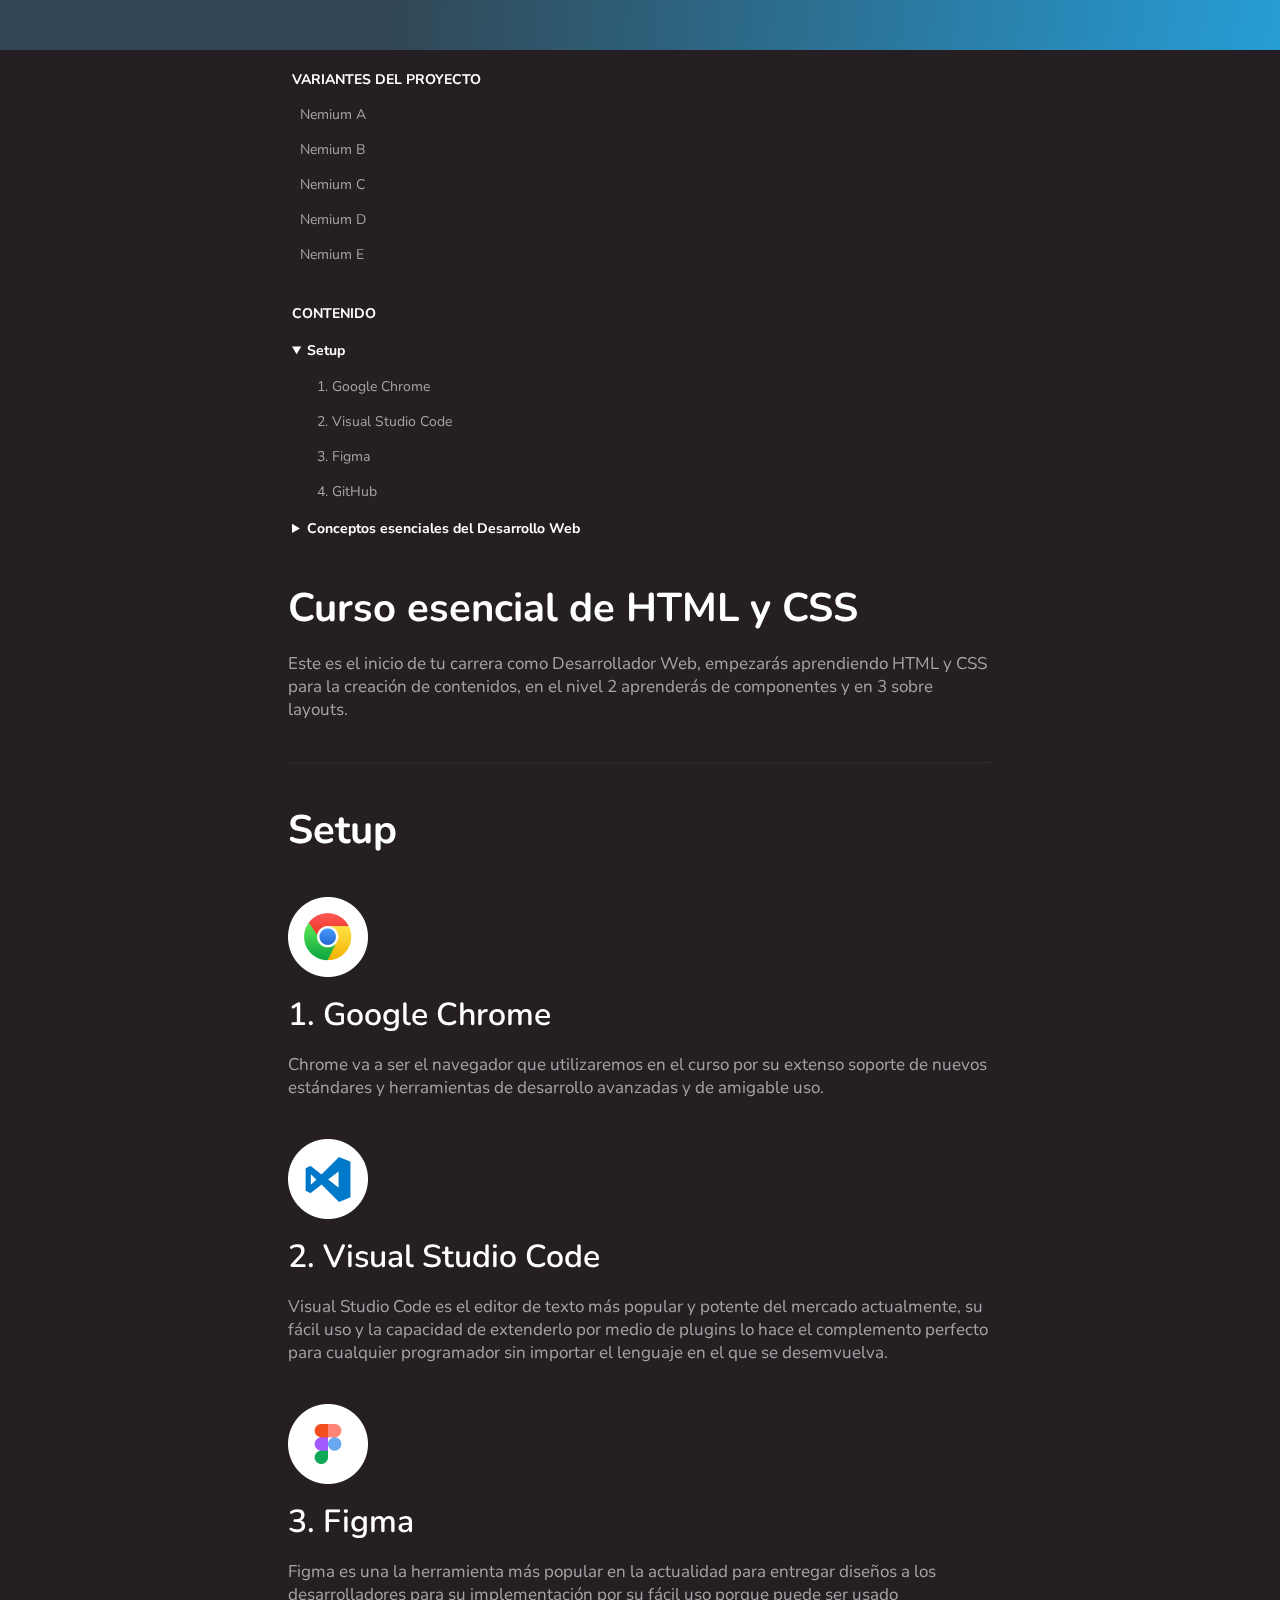
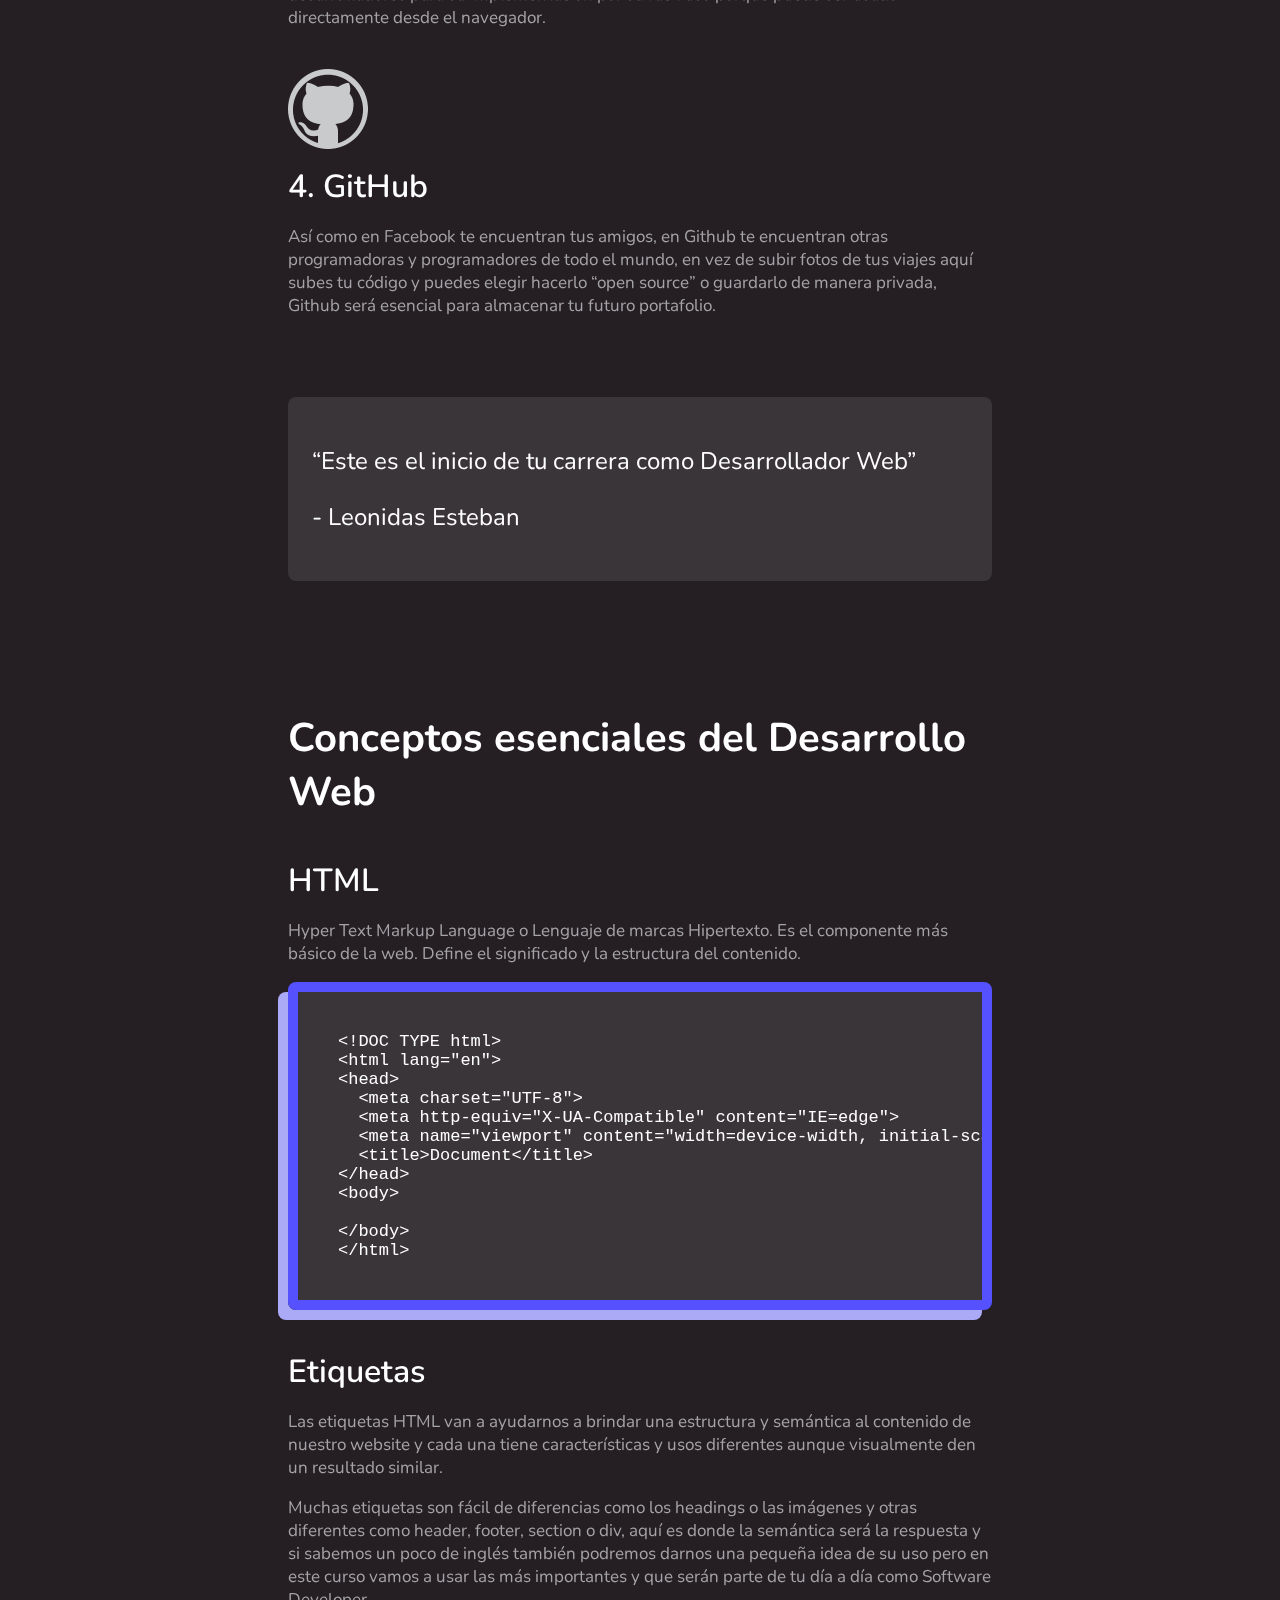
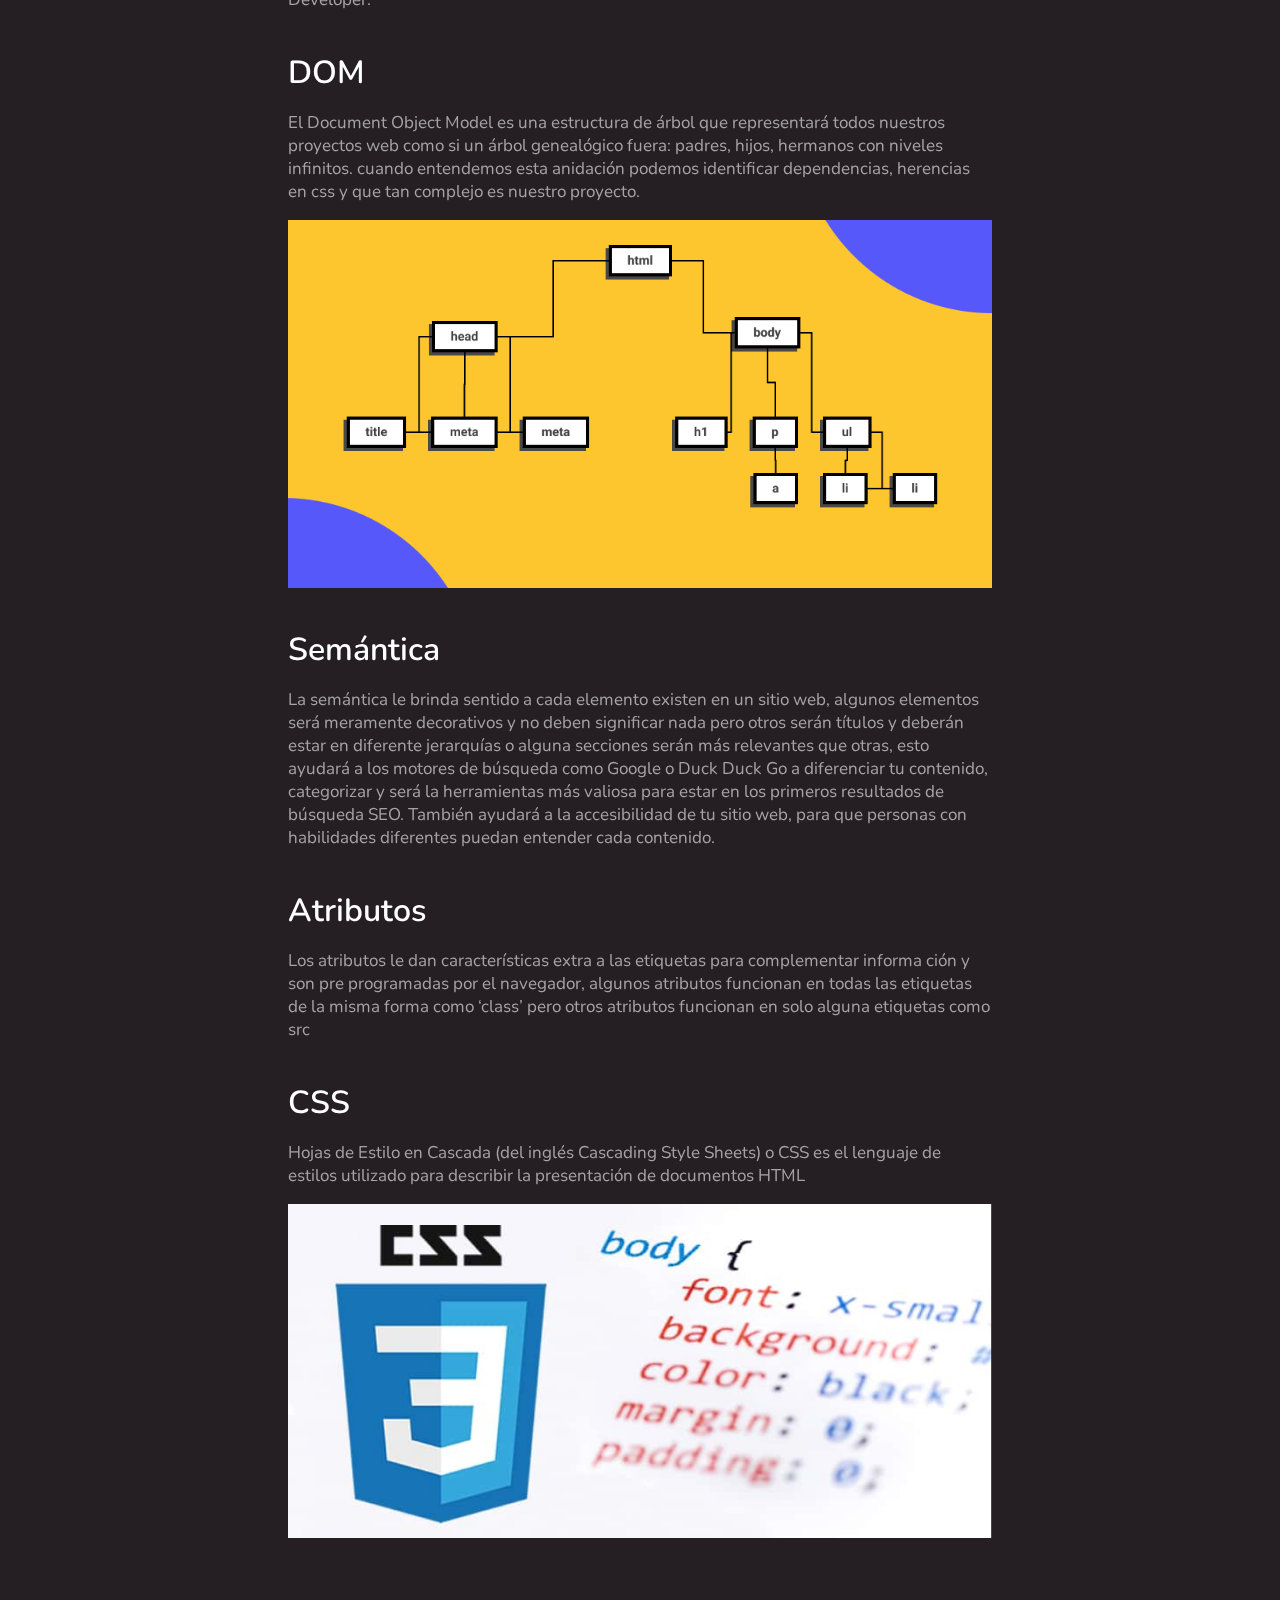
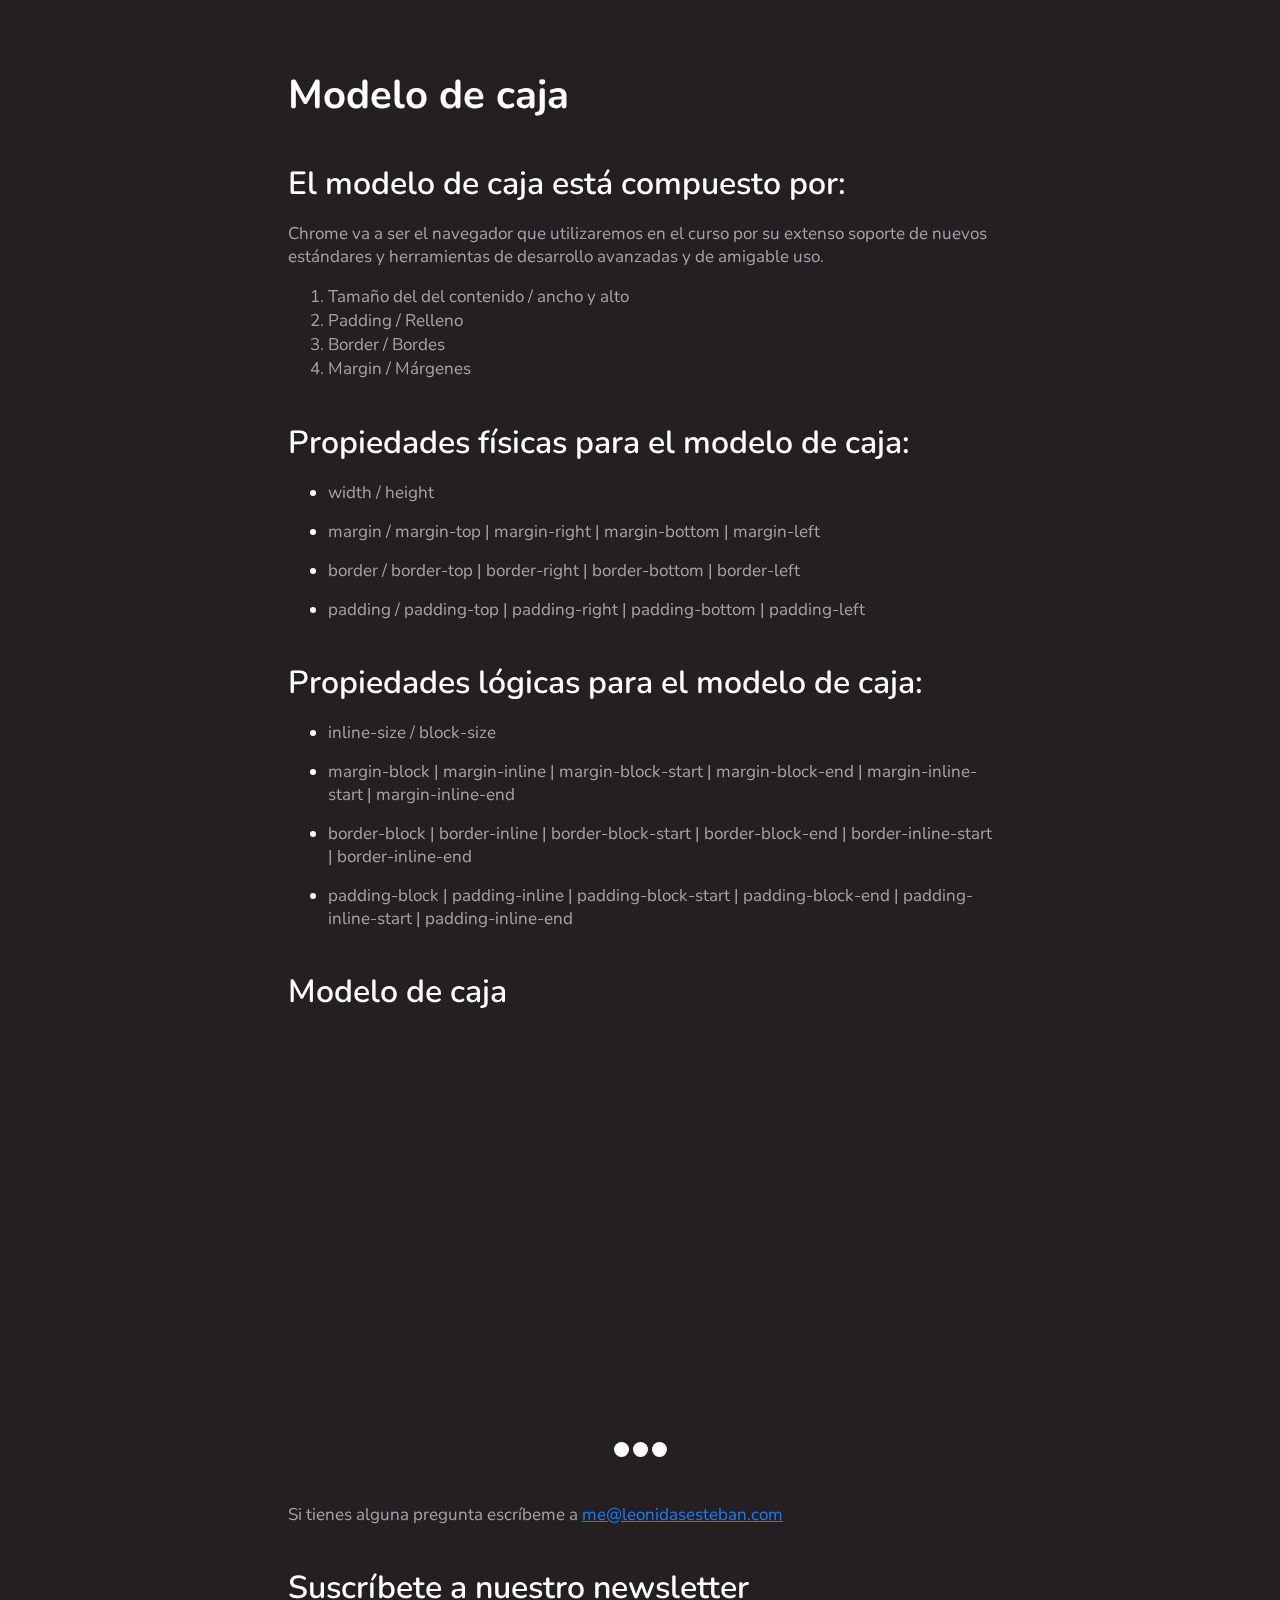
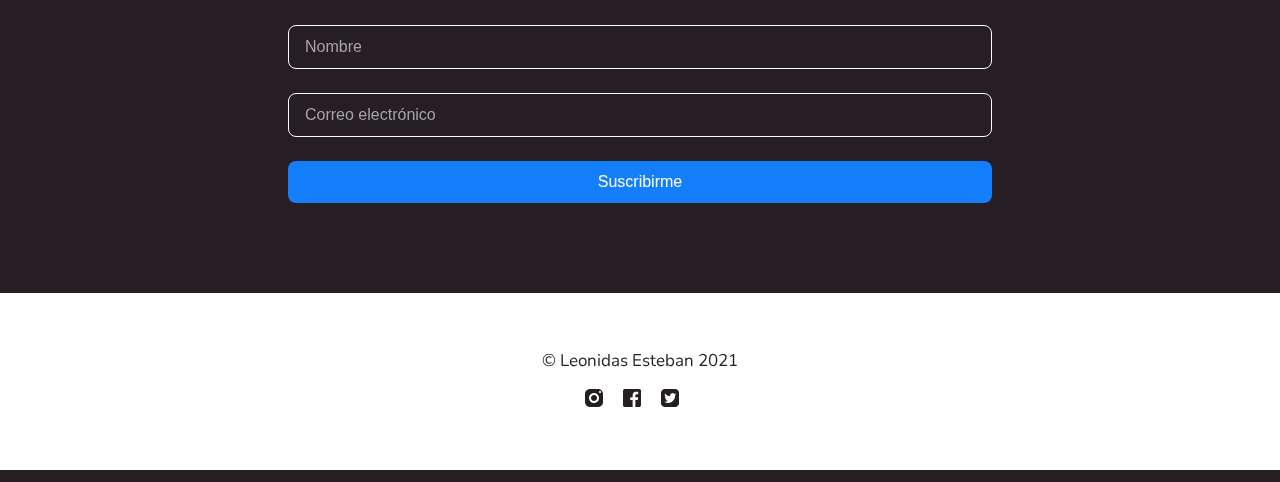
==== commit 4c2c713e: "Primeros estilos a nemium c" ====
--- a/nemium-b.html
+++ b/nemium-b.html
@@ -81,6 +81,7 @@
                   <li><a href="#semantica">Semántica</a></li>
                   <li><a href="#atributos">Atributos</a></li>
                   <li><a href="#css">Qué es CSS</a></li>
+                </ol>
               </details>
             </nav>
           </header>
--- a/css/styles-logical.css
+++ b/css/styles-logical.css
@@ -73,7 +73,7 @@
 }
 
 nav {
-  margin-bottom: 40px;
+  margin-block-end: 40px;
 }
 
 nav details summary {
@@ -84,7 +84,7 @@
 nav h2 {
   font-size: 14px;
   margin: 0;
-  margin-bottom: 16px;
+  margin-block-end: 16px;
 }
 
 .nav-variante {
@@ -100,10 +100,10 @@
   color: white;
   background: black;
   border-radius: 4px;
-  padding-top: 8px;
-  padding-right: 90px;
-  padding-bottom: 8px;
-  padding-left: 8px;
+  padding-block-start: 8px;
+  padding-inline-end: 90px;
+  padding-block-end: 8px;
+  padding-inline-start: 8px;
 }
 
 h1 {
@@ -181,11 +181,17 @@
 .section-content ol li {
   line-height: 24px;
   color: var(--white20);
+  font-weight: bold;
 }
 
 .section-content ul li {
   margin-bottom: 16px;
   color: var(--white20);
+  font-weight: bold;
+}
+
+.section-content ul li::marker {
+  color: var(--white30);
 }
 
 .section-content:first-of-type img{
@@ -216,8 +222,12 @@
   margin-top: 40px;
 }
 
-.section-slider p{
+.section-slider p {
   margin: 40px 0;
+}
+
+.section-slider a {
+  color: #157EFB;
 }
 
  
@@ -261,8 +271,8 @@
 .video {
   margin: 0;
   display: inline-block;
-  width: 100%;
-  height: auto;
+  inline-size: 100%;
+  block-size: auto;
   aspect-ratio: 16/9; 
 }
 
@@ -280,7 +290,7 @@
 }
 
 .form input {
-  width: 100%;
+  inline-size: 100%;
   border: 1px solid var(--white30);
   background: #251F24;
   box-sizing: border-box;
@@ -296,6 +306,7 @@
 .form input[type="submit"] {
   background: #157EFB;
   border: none;
+  padding-block: 12px;
 }
 
 .form input::-webkit-input-placeholder{
@@ -304,12 +315,12 @@
 
 footer {
   background: var(--white30);
-  height: 176px;
   margin-block-start: 90px;
 }
 
 .footer-content{
-  height: 177px;
+  block-size: 177px;
+  /* height: 177px; */
   display: grid;
   align-content: center;
 }
@@ -317,7 +328,7 @@
 footer p {
   color: #251F24;
   text-align: center;
-  margin-top: 0;
+  margin-block-start: 0;
 }
 
 .social{
@@ -326,7 +337,7 @@
 
 .social img{
   text-align: center;
-  padding-right: 16px;
+  padding-inline-end: 16px;
 }
 
 @media screen and (min-width: 1366px) {
@@ -356,5 +367,17 @@
     font-size: 60px;
     margin-block-start: 64px;
   } 
-}
-
+  .section-content ol li {
+    font-weight: normal;
+  }
+}
+
+@media screen and (min-width: 650px){
+  .section-content ol li {
+    font-weight: normal;
+  }
+  .section-content ul li {
+    font-weight: normal;
+  }
+}
+
